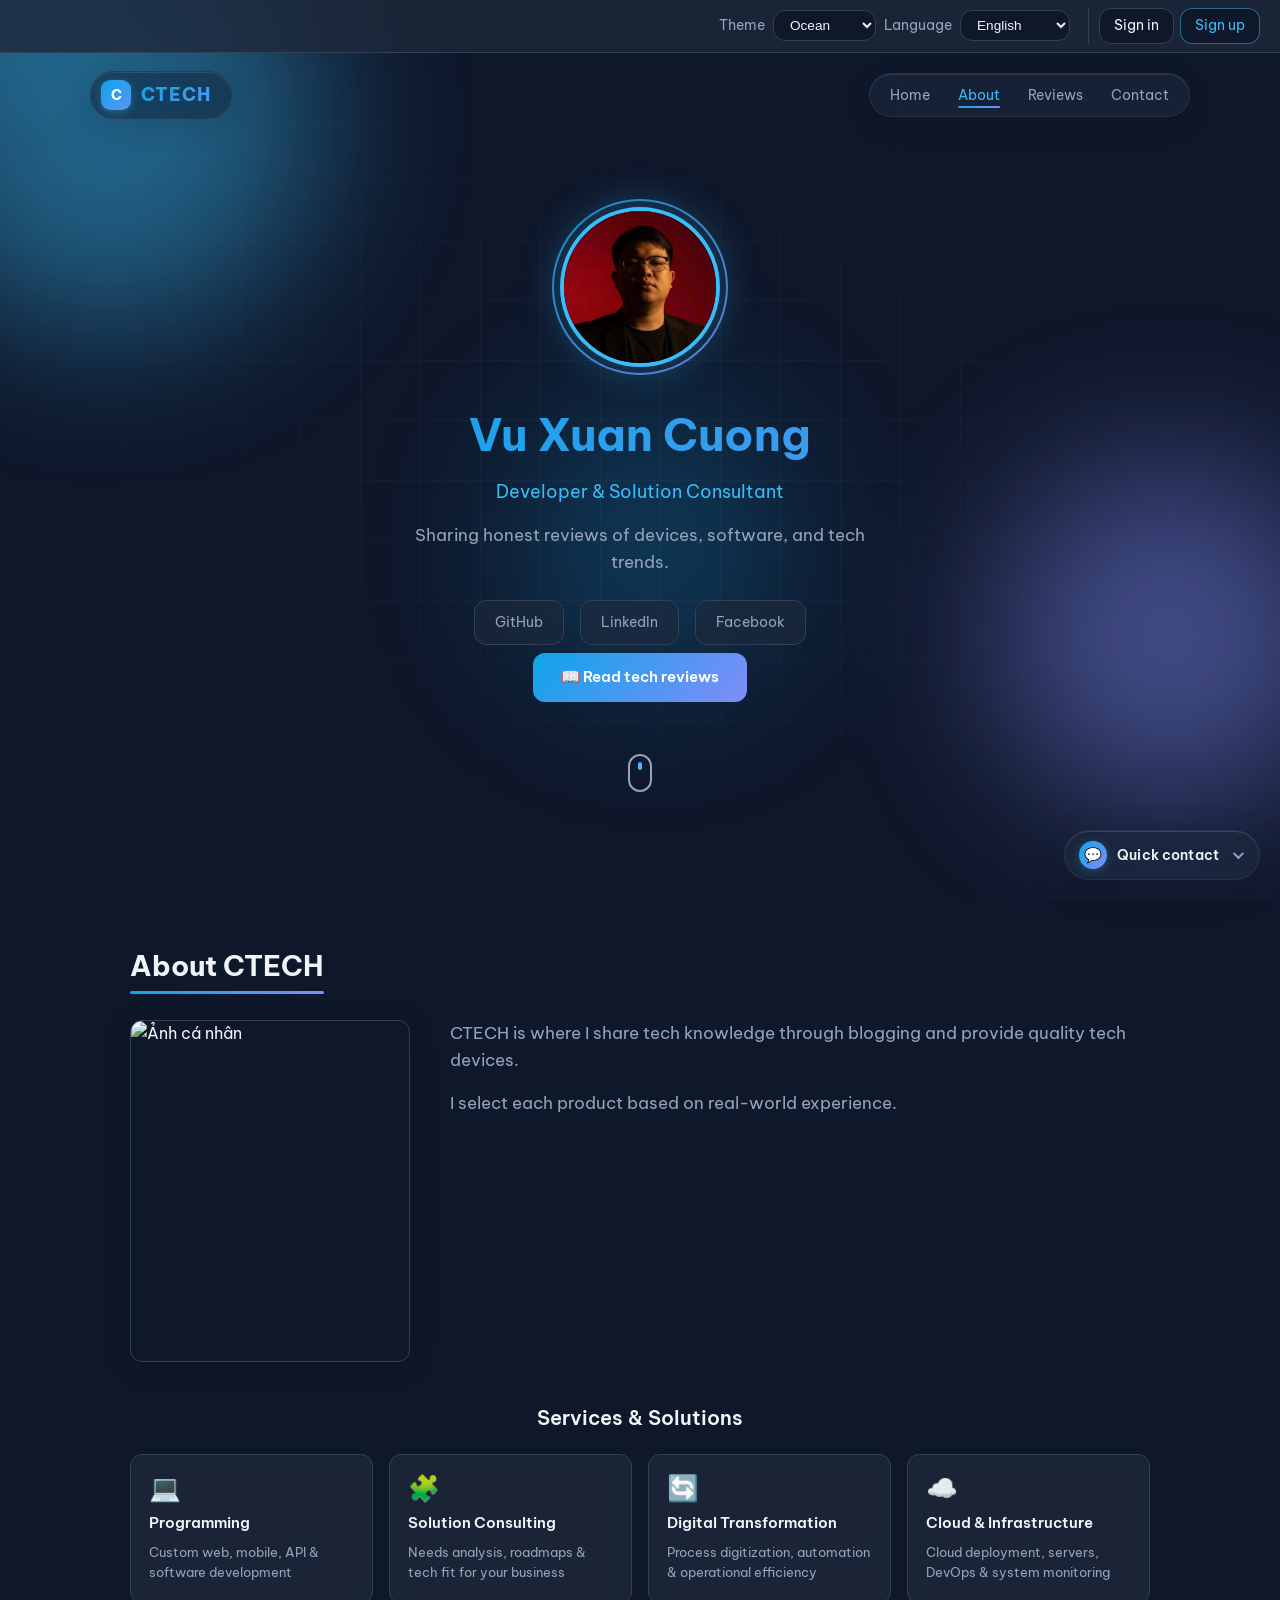
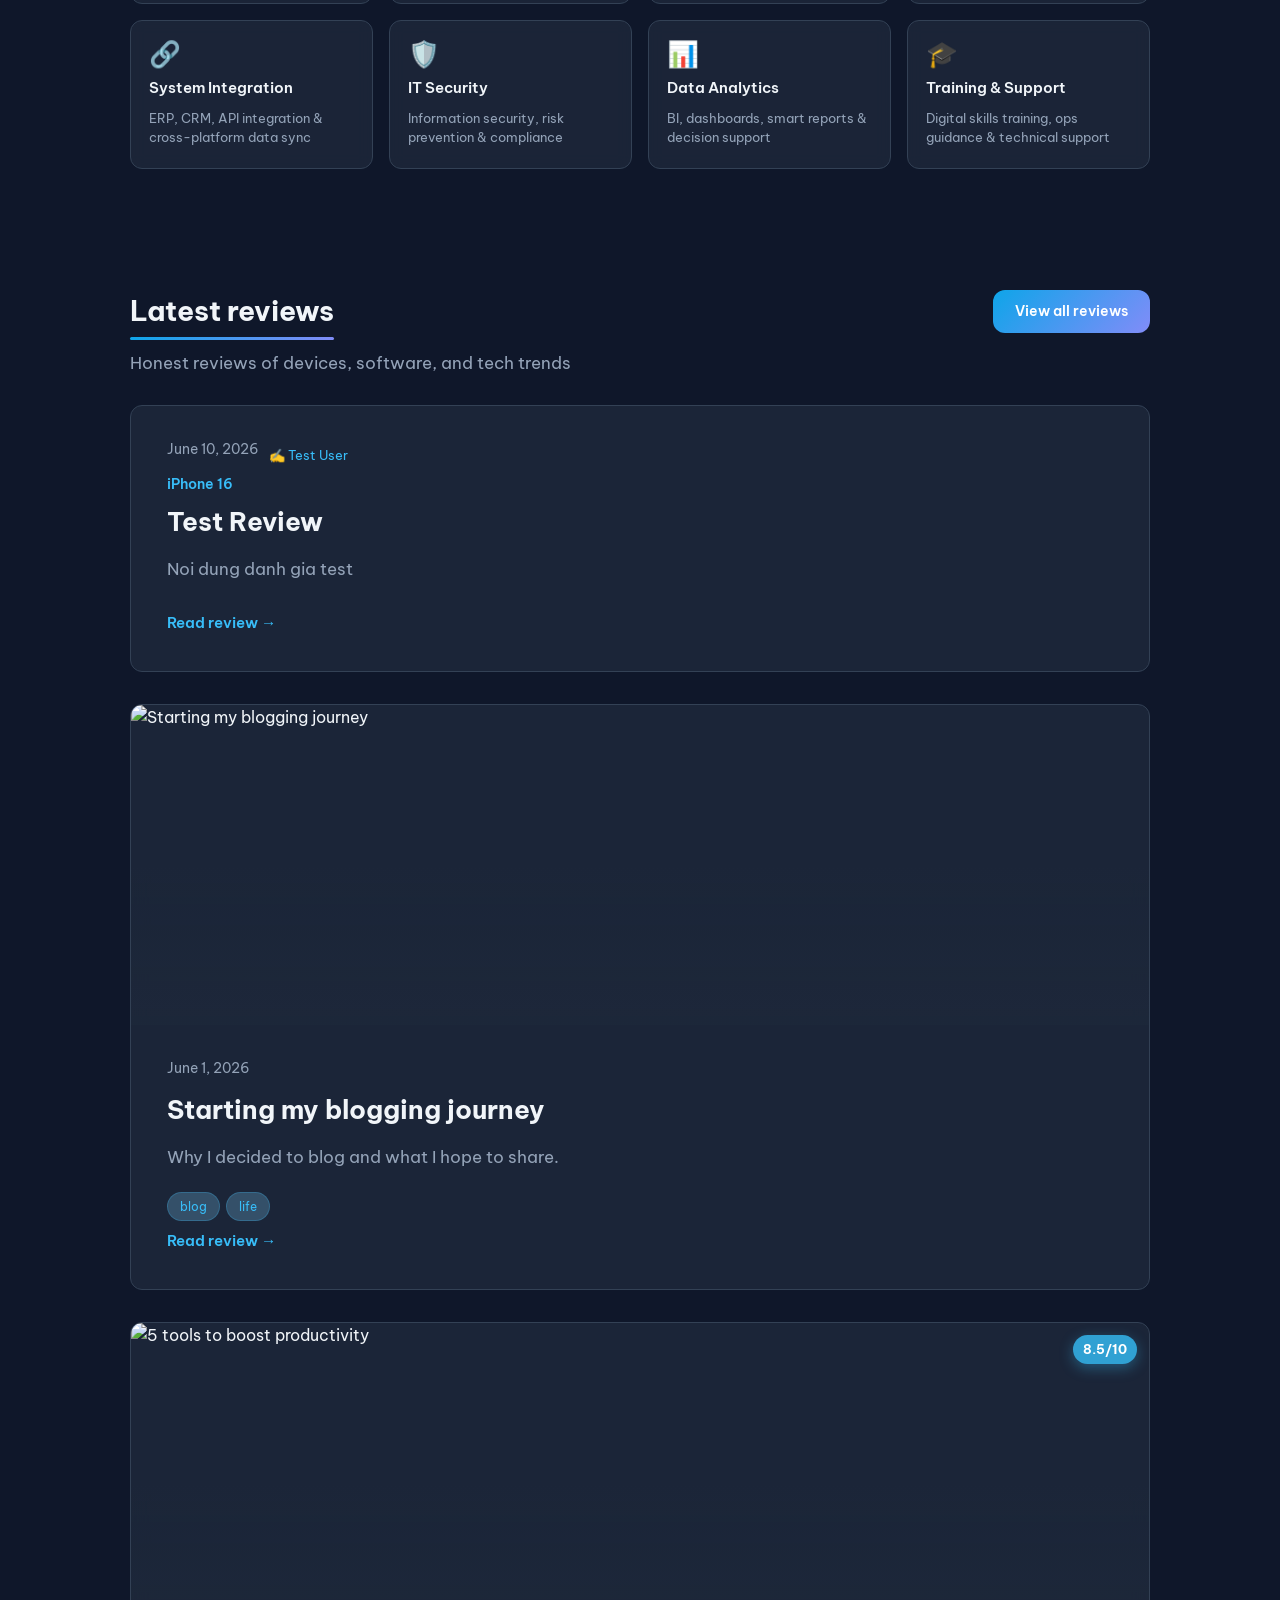
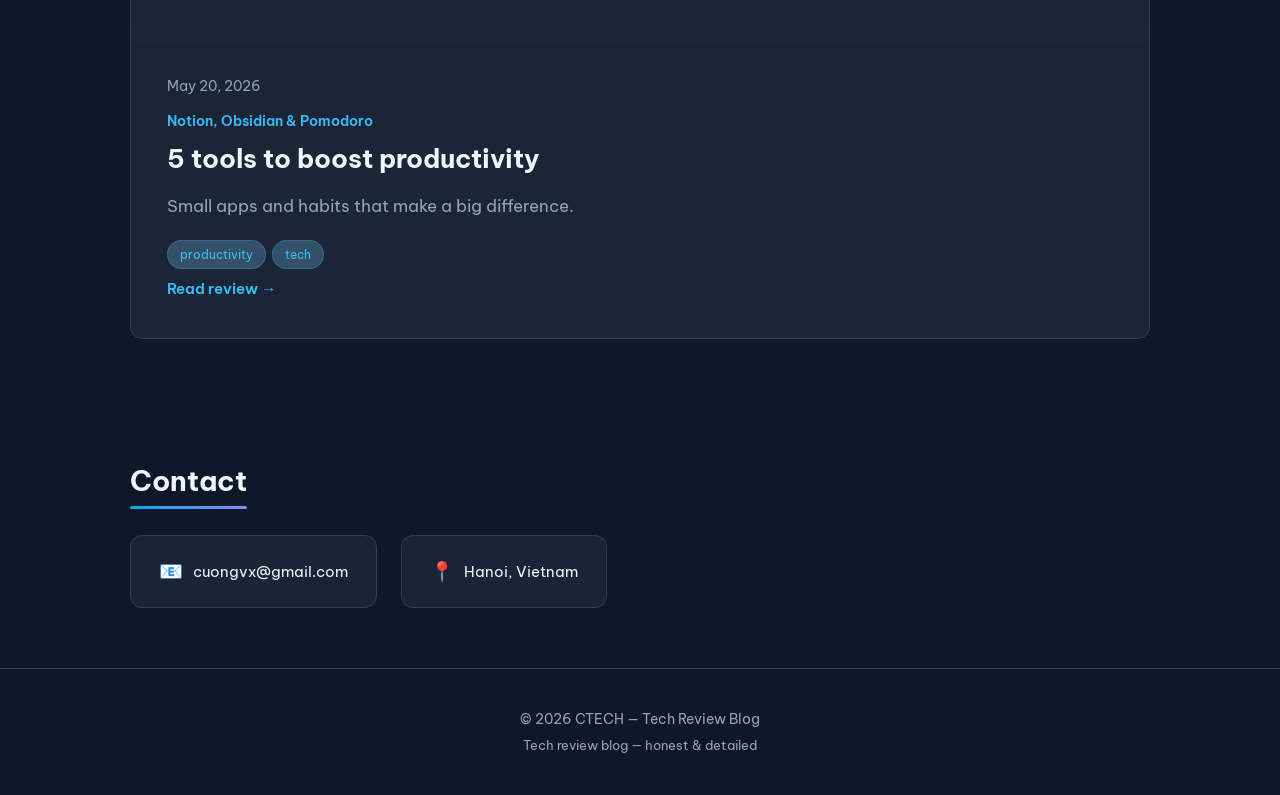
==== index.html @ deddf00c "chore: initial commit - CTECH personal blog (static Vercel + local server)" ====
<!DOCTYPE html>
<html lang="vi">
<head>
  <meta charset="UTF-8">
  <meta name="viewport" content="width=device-width, initial-scale=1.0, viewport-fit=cover">
  <title>CTECH — Đánh giá Công nghệ</title>
  <link rel="icon" href="assets/favicon.svg?v=2" type="image/svg+xml">
  <link rel="apple-touch-icon" href="assets/favicon.svg?v=2">
  <link rel="preconnect" href="https://fonts.googleapis.com">
  <link rel="preconnect" href="https://fonts.gstatic.com" crossorigin>
  <link rel="stylesheet" href="css/style.css">
  <script src="js/theme-bootstrap.js"></script>
</head>
<body>
  <div id="static-banner" style="display:none; background:#1e293b; color:#bae6fd; font-size:13px; padding:8px 12px; text-align:center; border-bottom:1px solid #334155;">
    📌 Đây là phiên bản tĩnh trên Vercel (public demo). 
    Để chỉnh sửa bài, quản lý admin, bình luận &amp; upload đầy đủ → chạy local: <b>start.bat</b> (http://localhost:8080)
    <a href="#" onclick="document.getElementById('static-banner').style.display='none';return false;" style="margin-left:8px; color:#67e8f9;">Đã hiểu</a>
  </div>
  <script>
    // Show static banner on Vercel / static hosts
    try {
      if (location.hostname.includes('vercel.app') || location.hostname.includes('vercel.com')) {
        var b = document.getElementById('static-banner');
        if (b) b.style.display = 'block';
      }
    } catch(e){}
  </script>
  <div class="scroll-progress" id="scroll-progress"></div>

  <div class="bg-effects" aria-hidden="true">
    <div class="orb orb-1"></div>
    <div class="orb orb-2"></div>
    <div class="orb orb-3"></div>
    <div class="grid-overlay"></div>
  </div>

  <div class="cursor-glow" id="cursor-glow" aria-hidden="true"></div>

  <div class="toolbar" id="toolbar">
    <div class="toolbar-right">
      <label class="theme-label" data-i18n="toolbar.theme">Giao diện</label>
      <select id="theme-select" class="theme-select"></select>
      <label class="theme-label" data-i18n="toolbar.lang">Ngôn ngữ</label>
      <select id="lang-select" class="lang-select"></select>
      <div id="user-toolbar" class="user-toolbar"></div>
    </div>
  </div>

  <nav class="nav" id="nav">
    <a href="index.html" class="logo">
      <span class="logo-mark" aria-hidden="true">C</span>
      <span class="logo-text" data-field="site.title">CTECH</span>
    </a>
    <ul class="nav-links">
      <li><a href="#home" class="nav-link active" data-i18n="nav.home">Trang chủ</a></li>
      <li><a href="#about" class="nav-link" data-i18n="nav.about">Giới thiệu</a></li>
      <li><a href="posts.html" class="nav-link" data-i18n="nav.blog">Đánh giá</a></li>
      <li><a href="#contact" class="nav-link" data-i18n="nav.contact">Liên hệ</a></li>
    </ul>
  </nav>

  <header class="header">
    <div class="hero-cover" id="hero-cover"></div>
    <div class="hero" id="home">
      <div class="hero-avatar reveal-up" id="avatar-wrapper">
        <div class="avatar-ring"></div>
        <img src="" alt="Avatar" id="avatar">
      </div>
      <h1 class="hero-name reveal-up" data-field="profile.name">Tên của bạn</h1>
      <p class="hero-title reveal-up" data-field="profile.title">Chức danh</p>
      <p class="hero-bio reveal-up" data-field="profile.bio">Giới thiệu ngắn</p>
      <div class="hero-social reveal-up" id="social-links"></div>
      <div class="hero-cta reveal-up">
        <a href="posts.html" class="cta-primary">📖 <span data-i18n="hero.cta.blog">Đọc đánh giá công nghệ</span></a>
      </div>
      <a href="#about" class="scroll-indicator" aria-label="Cuộn xuống">
        <span class="scroll-dot"></span>
      </a>
    </div>
  </header>

  <main>
    <section class="section reveal" id="about">
      <h2 class="section-title" data-field="about.heading">Về tôi</h2>
      <div class="about-layout">
        <div class="about-photo-wrap reveal-left" id="about-photo-wrap">
          <img src="" alt="Ảnh cá nhân" id="about-photo" class="about-photo">
          <div class="photo-shine"></div>
        </div>
        <div class="about-text reveal-right">
          <div class="about-content" id="about-paragraphs"></div>
        </div>
      </div>
      <h3 class="services-heading reveal-up" data-i18n="section.services">Lĩnh vực &amp; Dịch vụ</h3>
      <div class="services" id="services"></div>
    </section>

    <section class="section reveal" id="posts-preview-section">
      <div class="section-header">
        <h2 class="section-title" data-i18n="section.latestBlog">Đánh giá mới nhất</h2>
        <a href="posts.html" class="btn-view-all" data-i18n="section.viewAllPosts">Xem tất cả bài đánh giá →</a>
      </div>
      <p class="section-desc" data-field="blog.tagline">Đánh giá khách quan về thiết bị và công nghệ</p>
      <div class="posts-grid posts-grid-preview" id="posts-preview"></div>
    </section>

    <section class="section reveal" id="contact">
      <h2 class="section-title" data-i18n="section.contact">Liên hệ</h2>
      <div class="contact-info">
        <div class="contact-item reveal-scale">
          <span class="contact-icon">📧</span>
          <span data-field="profile.email">email@example.com</span>
        </div>
        <div class="contact-item reveal-scale">
          <span class="contact-icon">📍</span>
          <span data-field="profile.location">Địa điểm</span>
        </div>
      </div>
    </section>
  </main>

  <footer class="footer">
    <p data-field="site.footer">© 2026 Blog Cá Nhân</p>
    <p class="footer-tagline" data-field="site.tagline">Tagline</p>
  </footer>

  <div class="toast hidden" id="toast"></div>

  <script src="js/modal.js"></script>
  <script src="js/effects.js"></script>
  <script src="js/i18n.js"></script>
  <script src="js/core.js"></script>
  <script src="js/user-auth.js"></script>
  <script src="js/contact-bubble.js"></script>
  <script src="js/home.js"></script>
</body>
</html>
---- css/style.css ----
@import url('https://fonts.googleapis.com/css2?family=Be+Vietnam+Pro:ital,wght@0,300;0,400;0,500;0,600;0,700;1,400&display=swap');

*, *::before, *::after { box-sizing: border-box; margin: 0; padding: 0; }

:root {
  --bg: #0f172a;
  --bg-card: #1e293b;
  --bg-hover: #334155;
  --text: #f1f5f9;
  --text-muted: #94a3b8;
  --primary: #38bdf8;
  --primary-hover: #0ea5e9;
  --accent: #818cf8;
  --border: #334155;
  --gradient: linear-gradient(135deg, #0ea5e9 0%, #818cf8 100%);
  --font: 'Be Vietnam Pro', system-ui, -apple-system, BlinkMacSystemFont, 'Segoe UI', Roboto, 'Helvetica Neue', Arial, 'Noto Sans SC', 'Noto Sans KR', 'Noto Sans JP', 'Microsoft YaHei', 'Malgun Gothic', 'Yu Gothic', 'PingFang SC', sans-serif;
  --radius: 12px;
  --shadow: 0 4px 24px rgba(0,0,0,.25);
}

html { scroll-behavior: smooth; }

body {
  font-family: var(--font);
  background: var(--bg);
  color: var(--text);
  line-height: 1.6;
  min-height: 100vh;
  overflow-x: hidden;
}

/* Background effects */
.bg-effects {
  position: fixed;
  inset: 0;
  z-index: 0;
  pointer-events: none;
  overflow: hidden;
}

.orb {
  position: absolute;
  border-radius: 50%;
  filter: blur(80px);
  opacity: .45;
  animation: floatOrb 18s ease-in-out infinite;
}

.orb-1 {
  width: 420px; height: 420px;
  background: var(--primary);
  top: -10%; left: -8%;
  animation-delay: 0s;
}

.orb-2 {
  width: 350px; height: 350px;
  background: var(--accent);
  bottom: 10%; right: -5%;
  animation-delay: -6s;
}

.orb-3 {
  width: 280px; height: 280px;
  background: var(--primary-hover);
  top: 45%; left: 40%;
  animation-delay: -12s;
  opacity: .25;
}

.grid-overlay {
  position: absolute;
  inset: 0;
  background-image:
    linear-gradient(rgba(255,255,255,.03) 1px, transparent 1px),
    linear-gradient(90deg, rgba(255,255,255,.03) 1px, transparent 1px);
  background-size: 60px 60px;
  mask-image: radial-gradient(ellipse at center, black 20%, transparent 75%);
  -webkit-mask-image: radial-gradient(ellipse at center, black 20%, transparent 75%);
}

.cursor-glow {
  position: fixed;
  width: 300px;
  height: 300px;
  border-radius: 50%;
  background: radial-gradient(circle, color-mix(in srgb, var(--primary) 18%, transparent) 0%, transparent 70%);
  pointer-events: none;
  z-index: 0;
  top: 0; left: 0;
  transition: opacity .3s;
}

.scroll-progress {
  position: fixed;
  top: 0; left: 0;
  height: 3px;
  width: 0%;
  background: var(--gradient);
  z-index: 1001;
  box-shadow: 0 0 12px color-mix(in srgb, var(--primary) 60%, transparent);
  transition: width .1s linear;
}

header, main, footer, .toolbar, .edit-banner, .modal, .toast {
  position: relative;
  z-index: 1;
}

.hidden { display: none !important; }

body.modal-active { overflow: hidden; }

/* Toolbar */
.toolbar {
  position: fixed;
  top: 0; left: 0; right: 0;
  z-index: 1000;
  display: flex;
  justify-content: space-between;
  align-items: center;
  flex-wrap: nowrap;
  padding: 8px 20px;
  padding-top: calc(8px + var(--safe-top));
  background: color-mix(in srgb, var(--bg-card) 80%, transparent);
  border-bottom: 1px solid var(--border);
  backdrop-filter: blur(16px);
  transition: background .3s, box-shadow .3s;
}

.toolbar-left, .toolbar-right {
  display: flex;
  align-items: center;
  gap: 8px;
}

.toolbar .toolbar-right {
  margin-left: auto;
}

.toolbar-right .user-toolbar {
  margin-left: 10px;
  padding-left: 10px;
  border-left: 1px solid var(--border);
}

.toolbar-btn {
  display: flex;
  align-items: center;
  gap: 6px;
  padding: 6px 14px;
  border: 1px solid var(--border);
  border-radius: var(--radius);
  background: var(--bg);
  color: var(--text);
  cursor: pointer;
  font-size: .85rem;
  transition: all .2s;
}

.toolbar-btn:hover {
  background: var(--bg-hover);
  border-color: var(--primary);
  transform: translateY(-1px);
  box-shadow: 0 4px 12px color-mix(in srgb, var(--primary) 25%, transparent);
}
.toolbar-btn.active { background: var(--primary); color: #fff; border-color: var(--primary); }

.toolbar-link {
  text-decoration: none;
  color: inherit;
}

.lang-select { min-width: 110px; }

.theme-label { font-size: .85rem; color: var(--text-muted); }

.theme-select, .lang-select {
  padding: 6px 12px;
  border: 1px solid var(--border);
  border-radius: var(--radius);
  background: var(--bg);
  color: var(--text);
  font-size: .85rem;
  cursor: pointer;
}

/* Edit banner */
.edit-banner {
  position: fixed;
  top: var(--toolbar-h); left: 0; right: 0;
  z-index: 999;
  padding: 8px;
  text-align: center;
  background: var(--primary);
  color: #fff;
  font-size: .85rem;
  font-weight: 500;
}

/* Header */
:root {
  --safe-top: env(safe-area-inset-top, 0px);
  --toolbar-h: calc(48px + var(--safe-top));
  --nav-float-gap: 18px;
  --nav-h: 52px;
}

.header {
  padding-top: calc(var(--toolbar-h) + var(--nav-float-gap) + var(--nav-h) + 24px);
  position: relative;
}

.hero-cover {
  position: absolute;
  top: var(--toolbar-h);
  left: 0;
  right: 0;
  height: 320px;
  background-size: cover;
  background-position: center;
  opacity: .4;
  mask-image: linear-gradient(to bottom, rgba(0,0,0,.9) 0%, transparent 100%);
  -webkit-mask-image: linear-gradient(to bottom, rgba(0,0,0,.9) 0%, transparent 100%);
  pointer-events: none;
  transition: transform .1s linear;
  will-change: transform;
}

.editing .hero-cover {
  pointer-events: auto;
  cursor: pointer;
  outline: 2px dashed var(--primary);
  outline-offset: -4px;
}

.header .hero { position: relative; z-index: 1; }

.nav {
  --nav-top: calc(var(--toolbar-h) + var(--nav-float-gap));
  position: fixed !important;
  top: var(--nav-top);
  left: 20px;
  right: 20px;
  z-index: 950;
  display: flex;
  justify-content: center;
  align-items: center;
  gap: 14px;
  padding: 0;
  max-width: 1100px;
  margin: 0 auto;
  background: transparent;
  border: none;
  box-shadow: none;
  backdrop-filter: none;
  -webkit-backdrop-filter: none;
  pointer-events: none;
  transition:
    top 0.45s cubic-bezier(0.32, 0.72, 0, 1),
    gap 0.45s cubic-bezier(0.32, 0.72, 0, 1),
    transform 0.45s cubic-bezier(0.32, 0.72, 0, 1);
}

.nav > .logo,
.nav > .nav-links {
  pointer-events: auto;
  background: color-mix(in srgb, var(--bg-card) 62%, transparent);
  backdrop-filter: blur(20px) saturate(1.6);
  -webkit-backdrop-filter: blur(20px) saturate(1.6);
  border: 1px solid color-mix(in srgb, var(--border) 50%, transparent);
  box-shadow:
    0 8px 28px color-mix(in srgb, #000 12%, transparent),
    0 1px 0 color-mix(in srgb, #fff 10%, transparent) inset;
  transition:
    padding 0.45s cubic-bezier(0.32, 0.72, 0, 1),
    border-radius 0.45s cubic-bezier(0.32, 0.72, 0, 1),
    background 0.45s cubic-bezier(0.32, 0.72, 0, 1),
    box-shadow 0.45s cubic-bezier(0.32, 0.72, 0, 1),
    transform 0.45s cubic-bezier(0.32, 0.72, 0, 1);
}

.nav > .logo {
  display: inline-flex;
  align-items: center;
  gap: 10px;
  padding: 8px 20px 8px 10px;
  border-radius: 999px;
  margin-right: auto;
  color: var(--text);
  -webkit-text-fill-color: currentColor;
  background-clip: border-box;
  -webkit-background-clip: border-box;
  animation: none;
}

.logo-mark {
  display: grid;
  place-items: center;
  width: 30px;
  height: 30px;
  border-radius: 9px;
  background: var(--gradient);
  background-size: 200% auto;
  font-size: .88rem;
  font-weight: 800;
  color: #fff;
  -webkit-text-fill-color: #fff;
  flex-shrink: 0;
  box-shadow: 0 2px 10px color-mix(in srgb, var(--primary) 35%, transparent);
  animation: shimmerText 4s linear infinite;
}

.logo-text {
  font-size: 1.1rem;
  font-weight: 800;
  letter-spacing: 0.06em;
  background: var(--gradient);
  background-size: 200% auto;
  -webkit-background-clip: text;
  -webkit-text-fill-color: transparent;
  background-clip: text;
  animation: shimmerText 4s linear infinite;
}

.nav.nav-glass > .logo .logo-mark {
  width: 26px;
  height: 26px;
  font-size: .78rem;
  border-radius: 7px;
}

.nav.nav-glass > .logo .logo-text {
  font-size: .95rem;
}

.nav > .nav-links {
  padding: 8px 20px;
  border-radius: 999px;
}

.nav.nav-glass {
  --nav-top: calc(var(--toolbar-h) + 14px);
  left: 50%;
  right: auto;
  transform: translateX(-50%);
  width: max-content;
  max-width: min(calc(100% - 32px), 760px);
  gap: 10px;
}

.nav.nav-glass > .logo {
  padding: 6px 14px 6px 8px;
  margin-right: 0;
  gap: 8px;
}

.nav.nav-glass > .nav-links {
  padding: 6px 14px;
}

.nav.nav-glass > .logo,
.nav.nav-glass > .nav-links {
  background: color-mix(in srgb, var(--bg-card) 72%, transparent);
  backdrop-filter: blur(28px) saturate(1.85);
  -webkit-backdrop-filter: blur(28px) saturate(1.85);
  box-shadow:
    0 10px 36px color-mix(in srgb, #000 16%, transparent),
    0 1px 0 color-mix(in srgb, #fff 14%, transparent) inset;
}

.logo {
  font-size: 1.25rem;
  font-weight: 700;
  flex-shrink: 0;
  background: var(--gradient);
  background-size: 200% auto;
  -webkit-background-clip: text;
  -webkit-text-fill-color: transparent;
  background-clip: text;
  text-decoration: none;
  animation: shimmerText 4s linear infinite;
  transition: font-size 0.45s cubic-bezier(0.32, 0.72, 0, 1);
}

.nav.nav-glass .logo {
  font-size: 1.05rem;
}

.nav-links {
  display: flex;
  list-style: none;
  gap: 28px;
  margin: 0;
  padding: 0;
  transition: gap 0.45s cubic-bezier(0.32, 0.72, 0, 1);
}

.nav.nav-glass .nav-links {
  gap: 14px;
}

.nav-links a {
  color: var(--text-muted);
  text-decoration: none;
  font-size: .9rem;
  white-space: nowrap;
  transition: color 0.25s, font-size 0.45s cubic-bezier(0.32, 0.72, 0, 1);
  position: relative;
  padding: 4px 0;
}

.nav.nav-glass .nav-links a {
  font-size: .82rem;
  padding: 2px 0;
}

.nav-links a::after {
  content: '';
  position: absolute;
  bottom: 0; left: 0;
  width: 0; height: 2px;
  background: var(--gradient);
  border-radius: 2px;
  transition: width .3s cubic-bezier(.4, 0, .2, 1);
}

.nav-links a:hover,
.nav-links a.active { color: var(--primary); }

.nav-links a:hover::after,
.nav-links a.active::after { width: 100%; }

/* Hero */
.hero {
  text-align: center;
  padding: 60px 20px 80px;
  max-width: 700px;
  margin: 0 auto;
}

.hero-avatar {
  position: relative;
  display: inline-block;
  margin-bottom: 24px;
  transition: transform .1s linear;
}

.avatar-ring {
  position: absolute;
  inset: -8px;
  border-radius: 50%;
  border: 2px solid transparent;
  background: linear-gradient(var(--bg), var(--bg)) padding-box,
              var(--gradient) border-box;
  animation: spinRing 6s linear infinite;
  opacity: .8;
}

.hero-avatar img {
  position: relative;
  width: 160px;
  height: 160px;
  border-radius: 50%;
  border: 4px solid var(--primary);
  object-fit: cover;
  box-shadow: 0 0 40px color-mix(in srgb, var(--primary) 35%, transparent);
  display: block;
  transition: transform .4s cubic-bezier(.4, 0, .2, 1), box-shadow .4s;
}

.hero-avatar:hover img {
  transform: scale(1.05);
  box-shadow: 0 0 60px color-mix(in srgb, var(--primary) 50%, transparent);
}

.avatar-change,
.photo-change {
  position: absolute;
  bottom: 4px;
  left: 50%;
  transform: translateX(-50%);
  padding: 4px 12px;
  font-size: .75rem;
  background: var(--primary);
  color: #fff;
  border: none;
  border-radius: 20px;
  cursor: pointer;
  white-space: nowrap;
  box-shadow: var(--shadow);
}

.photo-change { bottom: 12px; }

.avatar-change:hover,
.photo-change:hover { background: var(--primary-hover); }

.hero-name {
  font-size: 2.8rem;
  font-weight: 700;
  margin-bottom: 8px;
  background: var(--gradient);
  background-size: 200% auto;
  -webkit-background-clip: text;
  -webkit-text-fill-color: transparent;
  background-clip: text;
  animation: shimmerText 5s linear infinite;
}

.hero-title {
  font-size: 1.1rem;
  color: var(--primary);
  margin-bottom: 16px;
}

.hero-bio {
  color: var(--text-muted);
  font-size: 1.05rem;
  max-width: 500px;
  margin: 0 auto 24px;
}

.hero-social {
  display: flex;
  justify-content: center;
  gap: 16px;
}

.hero-social a,
.social-btn {
  color: var(--text-muted);
  text-decoration: none;
  font-size: .9rem;
  padding: 10px 20px;
  border: 1px solid var(--border);
  border-radius: var(--radius);
  transition: all .3s cubic-bezier(.4, 0, .2, 1);
  background: color-mix(in srgb, var(--bg-card) 60%, transparent);
  backdrop-filter: blur(8px);
}

.hero-social a:hover,
.social-btn:hover {
  color: #fff;
  border-color: transparent;
  background: var(--gradient);
  transform: translateY(-3px);
  box-shadow: 0 8px 24px color-mix(in srgb, var(--primary) 35%, transparent);
}

.scroll-indicator {
  display: inline-flex;
  margin-top: 40px;
  padding: 12px;
  animation: bounceDown 2s ease-in-out infinite;
}

.scroll-dot {
  width: 24px;
  height: 38px;
  border: 2px solid var(--text-muted);
  border-radius: 14px;
  position: relative;
}

.scroll-dot::after {
  content: '';
  position: absolute;
  top: 6px; left: 50%;
  transform: translateX(-50%);
  width: 4px; height: 8px;
  background: var(--primary);
  border-radius: 2px;
  animation: scrollWheel 2s ease-in-out infinite;
}

/* Sections */
.section {
  max-width: 1100px;
  margin: 0 auto;
  padding: 60px 40px;
}

.section-title {
  font-size: 1.75rem;
  margin-bottom: 32px;
  position: relative;
  display: inline-block;
}

.section-title::after {
  content: '';
  position: absolute;
  bottom: -6px;
  left: 0;
  width: 40px;
  height: 3px;
  background: var(--gradient);
  border-radius: 2px;
  transition: width .5s cubic-bezier(.4, 0, .2, 1);
}

.reveal.is-visible .section-title::after,
.section:target .section-title::after {
  width: 100%;
}

.section-header {
  display: flex;
  justify-content: space-between;
  align-items: center;
  margin-bottom: 32px;
}

.section-header .section-title { margin-bottom: 0; }

.section-desc {
  color: var(--text-muted);
  font-size: 1.05rem;
  margin: -16px 0 28px;
}

/* About */
.about-layout {
  display: grid;
  grid-template-columns: 280px 1fr;
  gap: 40px;
  align-items: start;
  margin-bottom: 16px;
}

.about-photo-wrap {
  position: relative;
  border-radius: var(--radius);
  overflow: hidden;
  border: 1px solid var(--border);
  box-shadow: var(--shadow);
  transition: transform .4s cubic-bezier(.4, 0, .2, 1), box-shadow .4s;
}

.about-photo-wrap:hover {
  transform: translateY(-6px) scale(1.02);
  box-shadow: 0 16px 48px color-mix(in srgb, var(--primary) 20%, transparent);
}

.about-photo {
  width: 100%;
  height: 340px;
  object-fit: cover;
  display: block;
  transition: transform .6s cubic-bezier(.4, 0, .2, 1);
}

.about-photo-wrap:hover .about-photo { transform: scale(1.08); }

.photo-shine {
  position: absolute;
  inset: 0;
  background: linear-gradient(105deg, transparent 40%, rgba(255,255,255,.15) 50%, transparent 60%);
  transform: translateX(-100%);
  transition: transform .6s;
  pointer-events: none;
}

.about-photo-wrap:hover .photo-shine { transform: translateX(100%); }

.about-content p {
  color: var(--text-muted);
  margin-bottom: 16px;
  font-size: 1.05rem;
}

.services-heading {
  margin-top: 40px;
  margin-bottom: 20px;
  font-size: 1.25rem;
  font-weight: 600;
  color: var(--text);
  text-align: center;
}

.services {
  display: grid;
  grid-template-columns: repeat(auto-fill, minmax(220px, 1fr));
  gap: 16px;
}

.service-item {
  background: color-mix(in srgb, var(--bg-card) 80%, transparent);
  border: 1px solid var(--border);
  border-radius: var(--radius);
  padding: 20px 18px;
  backdrop-filter: blur(8px);
  transition: transform .3s, border-color .3s, box-shadow .3s;
}

.service-item:hover {
  transform: translateY(-4px);
  border-color: var(--primary);
  box-shadow: 0 8px 24px color-mix(in srgb, var(--primary) 15%, transparent);
}

.service-icon {
  display: block;
  font-size: 1.6rem;
  margin-bottom: 10px;
  line-height: 1;
}

.service-name {
  font-weight: 600;
  margin-bottom: 8px;
  font-size: .95rem;
  color: var(--text);
}

.service-desc {
  font-size: .82rem;
  line-height: 1.5;
  color: var(--text-muted);
}

/* Posts */
.posts-grid {
  display: grid;
  grid-template-columns: repeat(auto-fill, minmax(320px, 1fr));
  gap: 24px;
}

.post-card {
  background: color-mix(in srgb, var(--bg-card) 85%, transparent);
  border: 1px solid var(--border);
  border-radius: var(--radius);
  overflow: hidden;
  cursor: pointer;
  transition: transform .4s cubic-bezier(.4, 0, .2, 1), border-color .3s, box-shadow .4s;
  position: relative;
  display: flex;
  flex-direction: column;
  backdrop-filter: blur(10px);
  will-change: transform;
}

.post-card:hover {
  border-color: var(--primary);
  box-shadow: 0 20px 50px color-mix(in srgb, var(--primary) 20%, transparent);
}

.post-image-wrap {
  overflow: hidden;
  position: relative;
}

.post-card-image {
  width: 100%;
  height: 200px;
  object-fit: cover;
  display: block;
  transition: transform .6s cubic-bezier(.4, 0, .2, 1);
}

.post-card:hover .post-card-image { transform: scale(1.1); }

.post-image-overlay {
  position: absolute;
  inset: 0;
  background: linear-gradient(to top, var(--bg-card) 0%, transparent 50%);
  opacity: .6;
  transition: opacity .3s;
}

.post-card:hover .post-image-overlay { opacity: .3; }

.post-card-body {
  padding: 24px;
  flex: 1;
  display: flex;
  flex-direction: column;
}

.post-date {
  font-size: .8rem;
  color: var(--text-muted);
  margin-bottom: 8px;
}

.post-card h3 {
  font-size: 1.15rem;
  margin-bottom: 10px;
  line-height: 1.4;
}

.post-excerpt {
  color: var(--text-muted);
  font-size: .9rem;
  margin-bottom: 16px;
  flex: 1;
}

.post-tags {
  display: flex;
  flex-wrap: wrap;
  gap: 6px;
}

.tag {
  font-size: .75rem;
  padding: 4px 12px;
  background: color-mix(in srgb, var(--primary) 12%, var(--bg-hover));
  color: var(--primary);
  border-radius: 20px;
  border: 1px solid color-mix(in srgb, var(--primary) 25%, transparent);
  transition: transform .2s, background .2s;
}

.post-card:hover .tag {
  transform: translateY(-2px);
}

.post-edit-btn {
  position: absolute;
  top: 12px;
  right: 12px;
  background: var(--bg);
  border: 1px solid var(--border);
  border-radius: 6px;
  padding: 4px 8px;
  cursor: pointer;
  font-size: .8rem;
  color: var(--text-muted);
}

.post-edit-btn:hover { color: var(--primary); border-color: var(--primary); }

/* Contact */
.contact-info {
  display: flex;
  flex-wrap: wrap;
  gap: 24px;
}

.contact-item {
  display: flex;
  align-items: center;
  gap: 10px;
  padding: 20px 28px;
  background: color-mix(in srgb, var(--bg-card) 80%, transparent);
  border: 1px solid var(--border);
  border-radius: var(--radius);
  font-size: .95rem;
  backdrop-filter: blur(10px);
  transition: transform .3s, border-color .3s, box-shadow .3s;
}

.contact-item:hover {
  transform: translateY(-4px) scale(1.02);
  border-color: var(--primary);
  box-shadow: 0 12px 32px color-mix(in srgb, var(--primary) 18%, transparent);
}

.contact-icon {
  font-size: 1.2rem;
  transition: transform .3s;
}

.contact-item:hover .contact-icon {
  transform: scale(1.2) rotate(-5deg);
}

/* Footer */
.footer {
  text-align: center;
  padding: 40px 20px;
  border-top: 1px solid var(--border);
  color: var(--text-muted);
  font-size: .85rem;
}

.footer-tagline { margin-top: 4px; font-size: .8rem; }

/* Buttons */
.btn-add, .btn-primary, .btn-secondary, .btn-danger {
  padding: 8px 18px;
  border-radius: var(--radius);
  border: none;
  cursor: pointer;
  font-size: .85rem;
  transition: all .2s;
}

.btn-add {
  background: var(--primary);
  color: #fff;
}

.btn-add:hover { background: var(--primary-hover); }

.btn-primary {
  background: var(--primary);
  color: #fff;
}

.btn-primary:hover { background: var(--primary-hover); }

.btn-secondary {
  background: var(--bg-hover);
  color: var(--text);
  border: 1px solid var(--border);
}

.btn-danger {
  background: #ef4444;
  color: #fff;
}

/* Modal */
.modal {
  position: fixed;
  inset: 0;
  z-index: 2000;
  display: flex;
  align-items: center;
  justify-content: center;
}

.modal.hidden {
  pointer-events: none !important;
  visibility: hidden !important;
}

.modal-backdrop {
  position: absolute;
  inset: 0;
  z-index: 0;
  background: rgba(0,0,0,.6);
  backdrop-filter: blur(4px);
  opacity: 0;
  transition: opacity .35s ease;
}

.modal-backdrop.modal-backdrop-in { opacity: 1; }

.modal-content {
  position: relative;
  z-index: 1;
  background: color-mix(in srgb, var(--bg-card) 95%, transparent);
  border: 1px solid var(--border);
  border-radius: var(--radius);
  padding: 40px;
  max-width: 700px;
  width: 90%;
  max-height: 80vh;
  overflow-y: auto;
  box-shadow: var(--shadow);
  opacity: 0;
  transform: translateY(30px) scale(.96);
  transition: opacity .35s ease, transform .35s cubic-bezier(.4, 0, .2, 1);
  backdrop-filter: blur(20px);
}

.modal-content.modal-content-in {
  opacity: 1;
  transform: translateY(0) scale(1);
}

.modal-close {
  position: absolute;
  top: 16px;
  right: 16px;
  z-index: 2;
  background: none;
  border: none;
  color: var(--text-muted);
  font-size: 1.2rem;
  cursor: pointer;
}

.modal-close:hover { color: var(--text); }

#modal-article .post-featured-image {
  width: 100%;
  max-height: 320px;
  object-fit: cover;
  border-radius: var(--radius);
  margin-bottom: 20px;
  animation: fadeZoomIn .6s cubic-bezier(.4, 0, .2, 1);
}

#modal-article h2 { font-size: 1.5rem; margin-bottom: 8px; }
#modal-article .post-meta { color: var(--text-muted); font-size: .85rem; margin-bottom: 20px; }
#modal-article .post-body { color: var(--text-muted); line-height: 1.8; white-space: pre-wrap; }
#modal-article .post-body p { margin-bottom: 12px; }

/* Image picker & upload */
.image-input-row {
  display: flex;
  gap: 8px;
  margin-top: 4px;
}

.image-input-row input[type="text"] { flex: 1; }

.image-preview {
  width: 100%;
  max-height: 160px;
  object-fit: cover;
  border-radius: var(--radius);
  margin-top: 10px;
  border: 1px solid var(--border);
}

.image-picker-divider {
  text-align: center;
  color: var(--text-muted);
  font-size: .85rem;
  margin: 12px 0;
}

.image-upload-btn { width: 100%; margin-bottom: 8px; }

.editing .hero-avatar img,
.editing .about-photo {
  outline: 2px dashed var(--primary);
  outline-offset: 4px;
  cursor: pointer;
}

/* Edit form */
.edit-form h3 { margin-bottom: 20px; }

.edit-form label {
  display: block;
  margin-bottom: 14px;
  font-size: .85rem;
  color: var(--text-muted);
}

.edit-form input,
.edit-form textarea {
  display: block;
  width: 100%;
  margin-top: 4px;
  padding: 10px 12px;
  background: var(--bg);
  border: 1px solid var(--border);
  border-radius: var(--radius);
  color: var(--text);
  font-family: var(--font);
  font-size: .9rem;
}

.edit-form input:focus,
.edit-form textarea:focus {
  outline: none;
  border-color: var(--primary);
}

.edit-actions {
  display: flex;
  justify-content: flex-end;
  gap: 10px;
  margin-top: 20px;
}

/* Editable fields */
.editing [data-field] {
  outline: 2px dashed var(--primary);
  outline-offset: 4px;
  cursor: text;
  border-radius: 4px;
  min-height: 1em;
}

.editing [data-field]:focus {
  outline: 2px solid var(--primary);
}

/* Toast */
.toast {
  position: fixed;
  bottom: 24px;
  right: 24px;
  z-index: 3000;
  padding: 12px 24px;
  background: var(--bg-card);
  border: 1px solid var(--primary);
  border-radius: var(--radius);
  color: var(--text);
  font-size: .9rem;
  box-shadow: var(--shadow);
  animation: slideIn .3s ease;
}

.toast.success { border-color: #22c55e; }
.toast.error { border-color: #ef4444; }

/* Contact island — dynamic island style (matches menubar glass pill) */
.contact-island {
  --island-ease: cubic-bezier(0.32, 0.72, 0, 1);
  position: fixed;
  bottom: 20px;
  right: 20px;
  left: auto;
  transform: none;
  z-index: 1900;
  width: max-content;
  max-width: min(calc(100vw - 32px), 320px);
  background: color-mix(in srgb, var(--bg-card) 72%, transparent);
  backdrop-filter: blur(28px) saturate(1.85);
  -webkit-backdrop-filter: blur(28px) saturate(1.85);
  border: 1px solid color-mix(in srgb, var(--border) 50%, transparent);
  border-radius: 999px;
  box-shadow:
    0 10px 36px color-mix(in srgb, #000 16%, transparent),
    0 1px 0 color-mix(in srgb, #fff 14%, transparent) inset;
  overflow: hidden;
  transition:
    border-radius 0.45s var(--island-ease),
    max-width 0.45s var(--island-ease),
    box-shadow 0.45s var(--island-ease),
    transform 0.45s var(--island-ease);
}

.contact-island:hover {
  box-shadow:
    0 14px 40px color-mix(in srgb, #000 18%, transparent),
    0 1px 0 color-mix(in srgb, #fff 16%, transparent) inset;
}

.contact-island--open {
  border-radius: 22px;
  max-width: min(calc(100vw - 24px), 300px);
}

.contact-island-bar {
  display: flex;
  align-items: center;
  gap: 10px;
  width: 100%;
  padding: 10px 18px 10px 14px;
  border: none;
  background: transparent;
  color: var(--text);
  cursor: pointer;
  font-family: inherit;
  font-size: .88rem;
  font-weight: 600;
  white-space: nowrap;
  transition: padding 0.45s var(--island-ease);
}

.contact-island--open .contact-island-bar {
  padding: 12px 16px 10px;
  border-bottom: 1px solid color-mix(in srgb, var(--border) 55%, transparent);
}

.contact-island-mark {
  display: grid;
  place-items: center;
  width: 28px;
  height: 28px;
  border-radius: 50%;
  background: var(--gradient);
  font-size: .9rem;
  line-height: 1;
  flex-shrink: 0;
  box-shadow: 0 2px 10px color-mix(in srgb, var(--primary) 30%, transparent);
}

.contact-island-label {
  flex: 1;
  text-align: left;
  letter-spacing: 0.01em;
}

.contact-island-chevron {
  width: 8px;
  height: 8px;
  border-right: 2px solid var(--text-muted);
  border-bottom: 2px solid var(--text-muted);
  transform: rotate(45deg) translateY(-2px);
  transition: transform 0.45s var(--island-ease), border-color 0.25s;
  flex-shrink: 0;
  margin-left: 4px;
}

.contact-island--open .contact-island-chevron {
  transform: rotate(-135deg) translateY(2px);
  border-color: var(--primary);
}

.contact-island-body {
  max-height: 0;
  opacity: 0;
  overflow: hidden;
  transition:
    max-height 0.45s var(--island-ease),
    opacity 0.35s var(--island-ease);
}

.contact-island--open .contact-island-body {
  max-height: 360px;
  opacity: 1;
}

.contact-island-actions {
  display: flex;
  flex-direction: column;
  padding: 4px 8px 10px;
}

.contact-island-action {
  display: flex;
  align-items: center;
  gap: 12px;
  padding: 11px 12px;
  border-radius: 12px;
  color: var(--text);
  text-decoration: none;
  font-size: .86rem;
  font-weight: 500;
  transition: background 0.2s, color 0.2s, transform 0.2s;
  animation: islandActionIn 0.35s var(--island-ease) both;
  animation-delay: var(--action-delay, 0s);
}

.contact-island--open .contact-island-action {
  animation-name: islandActionIn;
}

@keyframes islandActionIn {
  from { opacity: 0; transform: translateY(6px) scale(0.98); }
  to { opacity: 1; transform: translateY(0) scale(1); }
}

.contact-island-action + .contact-island-action {
  border-top: 1px solid color-mix(in srgb, var(--border) 40%, transparent);
  border-radius: 0;
}

.contact-island-action:hover {
  background: color-mix(in srgb, var(--primary) 10%, transparent);
  color: var(--primary);
}

.contact-island-action-icon {
  font-size: 1.1rem;
  width: 24px;
  height: 24px;
  text-align: center;
  flex-shrink: 0;
  display: grid;
  place-items: center;
}

.contact-brand-icon {
  width: 24px;
  height: 24px;
  display: block;
  object-fit: contain;
  border-radius: 50%;
}

.contact-icon-emoji {
  font-size: 1.1rem;
  line-height: 1;
}

.contact-island-action-label {
  flex: 1;
}

@keyframes slideIn {
  from { transform: translateY(20px); opacity: 0; }
  to { transform: translateY(0); opacity: 1; }
}

@keyframes floatOrb {
  0%, 100% { transform: translate(0, 0) scale(1); }
  33% { transform: translate(30px, -40px) scale(1.05); }
  66% { transform: translate(-20px, 20px) scale(.95); }
}

@keyframes shimmerText {
  0% { background-position: 0% center; }
  100% { background-position: 200% center; }
}

@keyframes spinRing {
  to { transform: rotate(360deg); }
}

@keyframes bounceDown {
  0%, 100% { transform: translateY(0); }
  50% { transform: translateY(8px); }
}

@keyframes scrollWheel {
  0% { opacity: 1; transform: translateX(-50%) translateY(0); }
  100% { opacity: 0; transform: translateX(-50%) translateY(12px); }
}

@keyframes shimmerBar {
  0% { background-position: 200% 0; }
  100% { background-position: -200% 0; }
}

@keyframes shineBar {
  0%, 100% { opacity: 0; }
  50% { opacity: 1; }
}

@keyframes fadeZoomIn {
  from { opacity: 0; transform: scale(1.05); }
  to { opacity: 1; transform: scale(1); }
}

@keyframes revealUp {
  from { opacity: 0; transform: translateY(40px); }
  to { opacity: 1; transform: translateY(0); }
}

/* Scroll reveal */
.reveal,
.reveal-up,
.reveal-left,
.reveal-right,
.reveal-scale,
.post-card,
.service-item {
  opacity: 0;
  transition: opacity .7s cubic-bezier(.4, 0, .2, 1), transform .7s cubic-bezier(.4, 0, .2, 1);
}

.reveal { transform: translateY(50px); }
.reveal-up { transform: translateY(40px); }
.reveal-left { transform: translateX(-50px); }
.reveal-right { transform: translateX(50px); }
.reveal-scale { transform: scale(.9); }
.post-card { transform: translateY(40px); }

.reveal.is-visible,
.reveal-up.is-visible,
.reveal-left.is-visible,
.reveal-right.is-visible,
.reveal-scale.is-visible,
.post-card.is-visible,
.service-item.is-visible {
  opacity: 1;
  transform: translate(0) scale(1);
}

.hero .reveal-up {
  animation: revealUp .8s cubic-bezier(.4, 0, .2, 1) both;
}

.hero .reveal-up.is-visible {
  opacity: 1;
  transform: translateY(0);
}

@media (prefers-reduced-motion: reduce) {
  *, *::before, *::after {
    animation-duration: 0.01ms !important;
    animation-iteration-count: 1 !important;
    transition-duration: 0.01ms !important;
  }
  .reveal, .reveal-up, .reveal-left, .reveal-right, .reveal-scale, .post-card, .service-item {
    opacity: 1;
    transform: none;
  }
}

/* Posts pages */
.page-header {
  padding-top: calc(var(--toolbar-h) + var(--nav-float-gap) + var(--nav-h) + 24px);
  position: relative;
}

.page-header-minimal { padding-bottom: 20px; }

.page-hero {
  text-align: center;
  padding: 48px 20px 60px;
  max-width: 800px;
  margin: 0 auto;
}

.page-hero-title {
  font-size: 3rem;
  font-weight: 700;
  background: var(--gradient);
  background-size: 200% auto;
  -webkit-background-clip: text;
  -webkit-text-fill-color: transparent;
  background-clip: text;
  animation: shimmerText 5s linear infinite;
  margin-bottom: 12px;
}

.page-hero-desc {
  color: var(--text-muted);
  font-size: 1.1rem;
  margin-bottom: 24px;
}

.posts-page-main {
  max-width: 920px;
  margin: 0 auto;
  padding: 0 40px 80px;
}

.posts-grid-large {
  grid-template-columns: 1fr;
  gap: 36px;
}

.posts-grid-preview {
  grid-template-columns: 1fr;
  gap: 32px;
}

.post-card-large .post-card-image {
  height: 320px;
}

.post-card-large .post-card-body {
  padding: 32px 36px 36px;
}

.post-card-large h3 {
  font-size: 1.65rem;
  margin-bottom: 14px;
}

.post-card-large .post-excerpt {
  font-size: 1.05rem;
  line-height: 1.7;
  margin-bottom: 20px;
}

.post-card-large .post-date {
  font-size: .9rem;
  margin-bottom: 12px;
}

.read-more {
  display: inline-block;
  margin-top: 8px;
  font-size: .95rem;
  font-weight: 600;
  color: var(--primary);
  transition: transform .2s, color .2s;
}

.post-card-large:hover .read-more {
  transform: translateX(6px);
}

.btn-view-all {
  display: inline-flex;
  align-items: center;
  padding: 10px 22px;
  background: var(--gradient);
  color: #fff;
  text-decoration: none;
  border-radius: var(--radius);
  font-size: .9rem;
  font-weight: 600;
  transition: transform .3s, box-shadow .3s;
}

.btn-view-all:hover {
  transform: translateY(-2px);
  box-shadow: 0 8px 24px color-mix(in srgb, var(--primary) 35%, transparent);
}

/* Post detail page */
.post-detail-main {
  max-width: 820px;
  margin: 0 auto;
  padding: 40px 40px 80px;
}

.post-detail-main-top {
  padding-top: calc(var(--toolbar-h) + var(--nav-float-gap) + var(--nav-h) + 24px);
}

.post-detail {
  animation: fadeZoomIn .6s ease;
}

.back-link {
  display: inline-block;
  color: var(--text-muted);
  text-decoration: none;
  font-size: .95rem;
  margin-bottom: 28px;
  transition: color .2s, transform .2s;
}

.back-link:hover {
  color: var(--primary);
  transform: translateX(-4px);
}

.post-detail-image {
  width: 100%;
  max-height: 480px;
  object-fit: cover;
  border-radius: var(--radius);
  margin-bottom: 36px;
  box-shadow: var(--shadow);
}

.post-detail-meta {
  color: var(--text-muted);
  font-size: .95rem;
  margin-bottom: 12px;
}

.post-detail-title {
  font-size: 2.8rem;
  font-weight: 700;
  line-height: 1.25;
  margin-bottom: 16px;
  background: var(--gradient);
  background-size: 200% auto;
  -webkit-background-clip: text;
  -webkit-text-fill-color: transparent;
  background-clip: text;
}

.post-detail-excerpt {
  font-size: 1.2rem;
  color: var(--text-muted);
  line-height: 1.6;
  margin-bottom: 20px;
}

.post-detail-tags {
  margin-bottom: 36px;
}

.post-detail-body {
  font-size: 1.15rem;
  line-height: 1.9;
  color: var(--text-muted);
}

.post-detail-body p {
  margin-bottom: 24px;
}

.post-detail-footer {
  display: flex;
  gap: 16px;
  flex-wrap: wrap;
  margin-top: 48px;
  padding-top: 32px;
  border-top: 1px solid var(--border);
}

.post-not-found {
  text-align: center;
  padding: 60px 20px;
}

.post-not-found h2 {
  font-size: 2rem;
  margin-bottom: 12px;
}

.post-not-found p {
  color: var(--text-muted);
  margin-bottom: 24px;
}

.post-not-found .btn-primary {
  display: inline-block;
  text-decoration: none;
}

/* Cart */
.cart-btn { position: relative; }
.cart-count {
  position: absolute;
  top: -4px; right: -4px;
  background: #ef4444;
  color: #fff;
  font-size: .7rem;
  min-width: 18px;
  height: 18px;
  border-radius: 9px;
  display: flex;
  align-items: center;
  justify-content: center;
  font-weight: 700;
}

.cart-items { display: flex; flex-direction: column; gap: 16px; margin-bottom: 24px; }
.cart-empty { color: var(--text-muted); text-align: center; padding: 32px; }

.cart-item {
  display: flex;
  gap: 12px;
  align-items: center;
  padding: 12px;
  background: var(--bg);
  border-radius: var(--radius);
  border: 1px solid var(--border);
}

.cart-item img {
  width: 64px; height: 64px;
  object-fit: cover;
  border-radius: 8px;
}

.cart-item-info { flex: 1; }
.cart-item-name { font-weight: 600; font-size: .9rem; margin-bottom: 4px; }
.cart-item-price { color: var(--primary); font-size: .85rem; }

.cart-item-qty {
  display: flex;
  align-items: center;
  gap: 8px;
  margin-top: 6px;
}

.cart-item-qty button {
  width: 28px; height: 28px;
  border: 1px solid var(--border);
  background: var(--bg-card);
  color: var(--text);
  border-radius: 6px;
  cursor: pointer;
}

.cart-item-remove {
  background: none;
  border: none;
  color: var(--text-muted);
  cursor: pointer;
  font-size: 1rem;
}

.cart-footer {
  border-top: 1px solid var(--border);
  padding-top: 20px;
  display: flex;
  justify-content: space-between;
  align-items: center;
  flex-wrap: wrap;
  gap: 12px;
}

.cart-total-label { font-weight: 600; }
.cart-total-price { font-size: 1.3rem; font-weight: 700; color: var(--primary); }

.checkout-summary {
  color: var(--text-muted);
  line-height: 1.8;
  margin-bottom: 24px;
  font-size: .95rem;
}

.checkout-actions {
  display: flex;
  flex-wrap: wrap;
  gap: 12px;
}

.checkout-actions a { text-decoration: none; }

/* Products */
.products-grid {
  display: grid;
  grid-template-columns: repeat(auto-fill, minmax(300px, 1fr));
  gap: 28px;
}

.products-grid-large {
  grid-template-columns: repeat(auto-fill, minmax(340px, 1fr));
  gap: 32px;
}

.product-card {
  background: color-mix(in srgb, var(--bg-card) 85%, transparent);
  border: 1px solid var(--border);
  border-radius: var(--radius);
  overflow: hidden;
  cursor: pointer;
  transition: transform .4s, border-color .3s, box-shadow .4s;
  backdrop-filter: blur(10px);
  display: flex;
  flex-direction: column;
}

.product-card:hover {
  border-color: var(--primary);
  box-shadow: 0 20px 50px color-mix(in srgb, var(--primary) 20%, transparent);
}

.product-image-wrap {
  position: relative;
  overflow: hidden;
}

.product-image {
  width: 100%;
  height: 240px;
  object-fit: cover;
  display: block;
  transition: transform .6s;
}

.product-card:hover .product-image { transform: scale(1.08); }

.product-badge {
  position: absolute;
  top: 12px; left: 12px;
  padding: 4px 10px;
  font-size: .75rem;
  font-weight: 600;
  border-radius: 20px;
  background: var(--primary);
  color: #fff;
}

.product-badge.out-of-stock { background: #71717a; left: auto; right: 12px; }
.product-badge.sale { background: #ef4444; top: auto; bottom: 12px; }
.product-badge.featured { background: var(--accent); top: 12px; right: 12px; left: auto; }

.product-body { padding: 24px; flex: 1; display: flex; flex-direction: column; position: relative; }

.product-category {
  font-size: .8rem;
  color: var(--primary);
  font-weight: 600;
  text-transform: uppercase;
  letter-spacing: .5px;
  margin-bottom: 6px;
}

.product-body h3 {
  font-size: 1.2rem;
  margin-bottom: 10px;
  line-height: 1.4;
}

.product-prices {
  display: flex;
  align-items: center;
  gap: 10px;
  margin-bottom: 10px;
}

.product-price {
  font-size: 1.25rem;
  font-weight: 700;
  color: var(--primary);
}

.product-old-price {
  font-size: .9rem;
  color: var(--text-muted);
  text-decoration: line-through;
}

.product-desc {
  font-size: .9rem;
  color: var(--text-muted);
  line-height: 1.6;
  flex: 1;
  margin-bottom: 16px;
  display: -webkit-box;
  -webkit-line-clamp: 2;
  -webkit-box-orient: vertical;
  overflow: hidden;
}

.product-actions {
  display: flex;
  justify-content: space-between;
  align-items: center;
  gap: 12px;
  flex-wrap: wrap;
}

.btn-add-cart {
  padding: 10px 18px;
  background: var(--gradient);
  color: #fff;
  border: none;
  border-radius: var(--radius);
  font-size: .85rem;
  font-weight: 600;
  cursor: pointer;
  font-family: var(--font);
  transition: transform .2s, box-shadow .2s;
}

.btn-add-cart:hover:not(:disabled) {
  transform: translateY(-2px);
  box-shadow: 0 6px 20px color-mix(in srgb, var(--primary) 30%, transparent);
}

.btn-add-cart:disabled {
  opacity: .5;
  cursor: not-allowed;
  background: var(--bg-hover);
}

.product-edit-btn {
  position: absolute;
  top: 12px; right: 12px;
  background: var(--bg);
  border: 1px solid var(--border);
  border-radius: 6px;
  padding: 4px 8px;
  cursor: pointer;
  font-size: .8rem;
  z-index: 2;
}

.filter-bar {
  display: flex;
  flex-wrap: wrap;
  gap: 10px;
  margin-bottom: 36px;
  justify-content: center;
}

.filter-btn {
  padding: 8px 20px;
  border: 1px solid var(--border);
  background: var(--bg-card);
  color: var(--text-muted);
  border-radius: 24px;
  cursor: pointer;
  font-family: var(--font);
  font-size: .9rem;
  transition: all .25s;
}

.filter-btn:hover, .filter-btn.active {
  background: var(--primary);
  color: #fff;
  border-color: var(--primary);
}

.product-detail-layout {
  display: grid;
  grid-template-columns: 1fr 1fr;
  gap: 48px;
  align-items: start;
}

.product-detail-gallery {
  position: relative;
  border-radius: var(--radius);
  overflow: hidden;
  border: 1px solid var(--border);
}

.product-detail-gallery img {
  width: 100%;
  display: block;
  object-fit: cover;
}

.product-detail-info h1 {
  font-size: 2.2rem;
  margin: 8px 0 16px;
  line-height: 1.3;
}

.product-prices-large .product-price { font-size: 2rem; }

.product-detail-desc {
  color: var(--text-muted);
  font-size: 1.05rem;
  line-height: 1.7;
  margin: 20px 0;
}

.product-specs {
  list-style: none;
  margin-bottom: 28px;
}

.product-specs li {
  padding: 8px 0;
  border-bottom: 1px solid var(--border);
  color: var(--text-muted);
  font-size: .95rem;
}

.product-specs li::before {
  content: '✓ ';
  color: var(--primary);
  font-weight: 700;
}

.product-detail-actions {
  display: flex;
  gap: 12px;
  flex-wrap: wrap;
  margin-bottom: 24px;
}

.btn-add-cart-lg {
  padding: 14px 32px;
  font-size: 1rem;
}

.product-contact {
  padding-top: 20px;
  border-top: 1px solid var(--border);
}

.product-contact p {
  color: var(--text-muted);
  margin-bottom: 12px;
  font-size: .9rem;
}

.product-contact .social-btn {
  display: inline-flex;
  margin-right: 10px;
  margin-bottom: 8px;
}

.hero-cta {
  display: flex;
  gap: 16px;
  justify-content: center;
  flex-wrap: wrap;
  margin-top: 8px;
}

.hero-cta a {
  padding: 12px 28px;
  border-radius: var(--radius);
  text-decoration: none;
  font-weight: 600;
  font-size: .95rem;
  transition: all .3s;
}

.hero-cta .cta-primary {
  background: var(--gradient);
  color: #fff;
}

.hero-cta .cta-secondary {
  border: 1px solid var(--border);
  color: var(--text);
  background: color-mix(in srgb, var(--bg-card) 60%, transparent);
}

.hero-cta a:hover {
  transform: translateY(-3px);
  box-shadow: 0 8px 24px color-mix(in srgb, var(--primary) 30%, transparent);
}

/* Responsive */
@media (max-width: 768px) {
  :root { --nav-float-gap: 10px; --nav-h: 46px; }
  .header, .page-header {
    padding-top: calc(var(--toolbar-h) + var(--nav-float-gap) + var(--nav-h) + 16px);
  }
  .post-detail-main-top {
    padding-top: calc(var(--toolbar-h) + var(--nav-float-gap) + var(--nav-h) + 16px);
  }
  .toolbar {
    padding: 6px 10px;
    padding-top: calc(6px + var(--safe-top));
    gap: 6px;
    overflow-x: auto;
    scrollbar-width: none;
    -ms-overflow-style: none;
  }
  .toolbar::-webkit-scrollbar { display: none; }
  .toolbar-left, .toolbar-right {
    flex-shrink: 0;
    gap: 6px;
  }
  .toolbar .theme-label { display: none; }
  .user-toolbar-name { display: none; }
  .user-toolbar { overflow-x: auto; scrollbar-width: none; }
  .user-toolbar::-webkit-scrollbar { display: none; }
  .toolbar-btn {
    padding: 6px 10px;
    font-size: .8rem;
    white-space: nowrap;
  }
  .theme-select, .lang-select {
    padding: 6px 8px;
    font-size: .8rem;
    min-width: 0;
  }
  .lang-select { max-width: 92px; }
  .nav {
    left: 12px;
    right: 12px;
    gap: 6px;
    flex-wrap: nowrap;
    align-items: center;
  }
  .nav > .logo {
    padding: 6px 10px 6px 8px;
    margin-right: 0;
    flex-shrink: 0;
  }
  .nav > .nav-links {
    padding: 6px 10px;
    flex: 1;
    min-width: 0;
    max-width: none;
  }
  .nav.nav-glass {
    left: 12px;
    right: 12px;
    width: auto;
    max-width: none;
    transform: none;
    gap: 6px;
  }
  .nav .logo { font-size: .95rem; }
  .nav.nav-glass .logo { font-size: .88rem; }
  .nav-links {
    gap: 10px;
    overflow-x: auto;
    scrollbar-width: none;
    -ms-overflow-style: none;
    -webkit-overflow-scrolling: touch;
  }
  .nav-links::-webkit-scrollbar { display: none; }
  .nav-links a { font-size: .78rem; }
  .nav.nav-glass .nav-links a { font-size: .74rem; }
  .hero-name { font-size: 1.8rem; }
  .hero-cover { height: 200px; }
  .section { padding: 40px 20px; }
  .about-layout { grid-template-columns: 1fr; }
  .about-photo { height: 260px; }
  .posts-grid { grid-template-columns: 1fr; }

  .image-input-row { flex-direction: column; }
  .cursor-glow { display: none; }
  .orb { opacity: .2; }
  .page-hero-title { font-size: 2.2rem; }
  .post-detail-title { font-size: 2rem; }
  .post-card-large .post-card-image { height: 220px; }
  .post-card-large h3 { font-size: 1.35rem; }
  .posts-page-main, .post-detail-main { padding-left: 20px; padding-right: 20px; }
  .post-detail-image { max-height: 280px; }
  .product-detail-layout { grid-template-columns: 1fr; }
  .product-detail-info h1 { font-size: 1.6rem; }
  .products-grid-large { grid-template-columns: 1fr; }
  .contact-island {
    bottom: 14px;
    right: 14px;
    max-width: min(calc(100vw - 28px), 300px);
  }
  .contact-island-bar {
    padding: 9px 14px 9px 12px;
    font-size: .82rem;
  }
  .contact-island-mark {
    width: 26px;
    height: 26px;
    font-size: .82rem;
  }
}

/* Review ratings */
.post-card-meta {
  display: flex;
  align-items: center;
  gap: 10px;
  flex-wrap: wrap;
}

.post-card-rating-wrap {
  position: absolute;
  top: 12px;
  right: 12px;
  z-index: 2;
}

.post-card-rating {
  display: inline-flex;
  align-items: center;
  padding: 4px 10px;
  border-radius: 999px;
  background: color-mix(in srgb, var(--primary) 85%, #000);
  color: #fff;
  font-size: .82rem;
  font-weight: 700;
  box-shadow: 0 4px 14px color-mix(in srgb, var(--primary) 35%, transparent);
}

.post-card-target,
.post-review-target {
  font-size: .88rem;
  color: var(--primary);
  font-weight: 600;
  margin-bottom: 8px;
}

.post-card-comments,
.post-comment-count {
  font-size: .82rem;
  color: var(--text-muted);
}

.post-detail-title-row {
  display: flex;
  align-items: flex-start;
  justify-content: space-between;
  gap: 16px;
  flex-wrap: wrap;
}

.post-rating-badge {
  display: inline-flex;
  align-items: baseline;
  gap: 2px;
  padding: 8px 14px;
  border-radius: var(--radius);
  background: var(--gradient);
  color: #fff;
  font-weight: 800;
  flex-shrink: 0;
  box-shadow: 0 6px 20px color-mix(in srgb, var(--primary) 30%, transparent);
}

.post-rating-score { font-size: 1.6rem; line-height: 1; }
.post-rating-max { font-size: .9rem; opacity: .85; }

/* Comments */
.comments-section {
  max-width: 760px;
  margin: 0 auto;
  padding: 0 20px 60px;
}

.comments-title {
  font-size: 1.5rem;
  margin-bottom: 20px;
}

.comments-count {
  color: var(--text-muted);
  font-size: 1rem;
  font-weight: 500;
}

.comments-list {
  display: flex;
  flex-direction: column;
  gap: 14px;
  margin-bottom: 28px;
}

.comment-item {
  padding: 16px 18px;
  background: var(--bg-card);
  border: 1px solid var(--border);
  border-radius: var(--radius);
}

.comment-meta {
  display: flex;
  align-items: center;
  gap: 12px;
  margin-bottom: 8px;
  flex-wrap: wrap;
}

.comment-author { color: var(--text); }
.comment-date { font-size: .82rem; color: var(--text-muted); }
.comment-body { color: var(--text-muted); line-height: 1.6; margin: 0; }
.comments-empty { color: var(--text-muted); font-style: italic; margin-bottom: 20px; }

.comment-form {
  padding: 20px;
  background: var(--bg-card);
  border: 1px solid var(--border);
  border-radius: var(--radius);
  display: flex;
  flex-direction: column;
  gap: 14px;
}

.comment-form-title {
  font-size: 1.1rem;
  margin: 0;
}

.comment-form label {
  display: flex;
  flex-direction: column;
  gap: 6px;
  font-size: .9rem;
  color: var(--text-muted);
}

.comment-form input,
.comment-form textarea {
  padding: 10px 12px;
  border: 1px solid var(--border);
  border-radius: var(--radius);
  background: var(--bg);
  color: var(--text);
  font-family: inherit;
  font-size: .95rem;
}

.comment-form textarea { resize: vertical; min-height: 100px; }

.comments-as-user,
.comments-guest-hint {
  font-size: .88rem;
  color: var(--text-muted);
  margin: 0;
}

.comments-guest-hint a { color: var(--primary); }

.post-card-author,
.post-author {
  font-size: .82rem;
  color: var(--primary);
}

.user-toolbar {
  display: flex;
  align-items: center;
  gap: 6px;
  flex-shrink: 0;
}

.user-toolbar-name {
  font-size: .82rem;
  color: var(--text-muted);
  white-space: nowrap;
  max-width: 120px;
  overflow: hidden;
  text-overflow: ellipsis;
}

.toolbar-link-accent {
  border-color: color-mix(in srgb, var(--primary) 50%, transparent);
  color: var(--primary);
}

.auth-page,
.write-page {
  min-height: 100vh;
  display: grid;
  place-items: center;
  padding: calc(var(--toolbar-h) + 24px) 20px 40px;
  position: relative;
  z-index: 1;
}

.auth-card,
.write-card {
  width: min(100%, 520px);
  padding: 28px;
  background: color-mix(in srgb, var(--bg-card) 88%, transparent);
  border: 1px solid var(--border);
  border-radius: calc(var(--radius) + 4px);
  backdrop-filter: blur(20px);
  box-shadow: var(--shadow);
}

.write-card { width: min(100%, 760px); }

.auth-logo {
  display: inline-flex;
  align-items: center;
  gap: 10px;
  text-decoration: none;
  margin-bottom: 16px;
}

.auth-card h1,
.write-card h1 {
  font-size: 1.6rem;
  margin-bottom: 8px;
}

.auth-desc,
.write-desc {
  color: var(--text-muted);
  margin-bottom: 20px;
  font-size: .95rem;
}

.auth-tabs {
  display: flex;
  gap: 8px;
  margin-bottom: 20px;
}

.auth-tab {
  flex: 1;
  padding: 10px;
  border: 1px solid var(--border);
  border-radius: var(--radius);
  background: var(--bg);
  color: var(--text-muted);
  cursor: pointer;
  font-family: inherit;
}

.auth-tab.active {
  background: var(--primary);
  border-color: var(--primary);
  color: #fff;
}

.auth-form,
.write-form {
  display: flex;
  flex-direction: column;
  gap: 14px;
}

.auth-form label,
.write-form label {
  display: flex;
  flex-direction: column;
  gap: 6px;
  font-size: .9rem;
  color: var(--text-muted);
}

.auth-form input,
.write-form input,
.write-form textarea {
  padding: 10px 12px;
  border: 1px solid var(--border);
  border-radius: var(--radius);
  background: var(--bg);
  color: var(--text);
  font-family: inherit;
}

.auth-error {
  color: #ef4444;
  font-size: .88rem;
  margin: 0;
}

.auth-social {
  display: flex;
  flex-direction: column;
  gap: 14px;
  margin-bottom: 18px;
}

.google-btn-host {
  display: flex;
  justify-content: center;
  width: 100%;
  min-height: 44px;
}

.btn-google {
  display: flex;
  align-items: center;
  justify-content: center;
  gap: 10px;
  width: 100%;
  padding: 11px 16px;
  border: 1px solid var(--border);
  border-radius: var(--radius);
  background: var(--bg);
  color: var(--text);
  font-size: .95rem;
  font-weight: 500;
  cursor: pointer;
  transition: border-color .2s, background .2s;
}

.btn-google:hover {
  border-color: color-mix(in srgb, var(--primary) 45%, var(--border));
  background: var(--bg-hover);
}

.btn-google-icon {
  display: inline-grid;
  place-items: center;
  width: 22px;
  height: 22px;
  border-radius: 50%;
  background: #fff;
  color: #4285f4;
  font-weight: 700;
  font-size: .9rem;
  box-shadow: inset 0 0 0 1px #dadce0;
}

.auth-divider {
  display: flex;
  align-items: center;
  gap: 12px;
  margin: 0;
  color: var(--text-muted);
  font-size: .82rem;
}

.auth-divider::before,
.auth-divider::after {
  content: "";
  flex: 1;
  height: 1px;
  background: var(--border);
}

.auth-hint {
  font-size: .82rem;
  color: var(--text-muted);
  margin: 0;
}

.auth-back {
  display: inline-block;
  margin-top: 20px;
  color: var(--text-muted);
  text-decoration: none;
}

.auth-back:hover { color: var(--primary); }

.write-actions {
  display: flex;
  justify-content: flex-end;
  gap: 10px;
  margin-top: 8px;
}
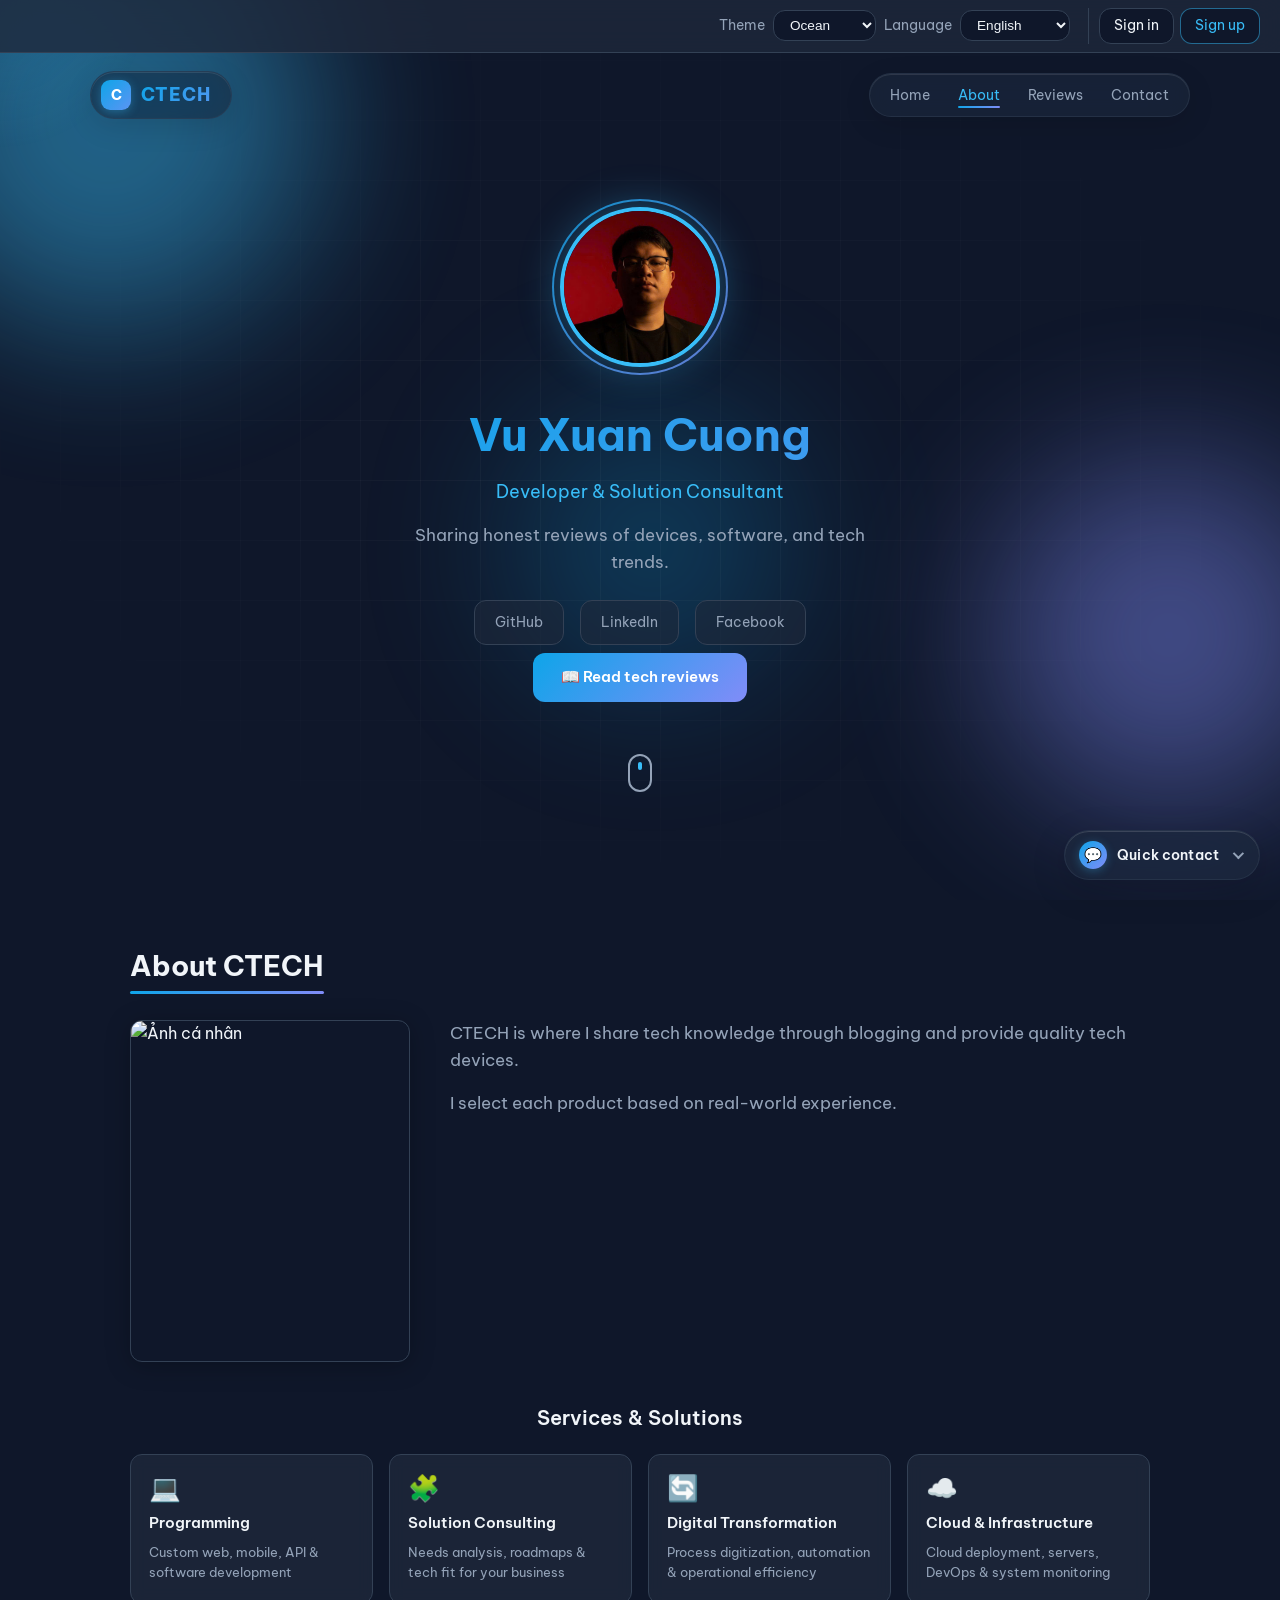
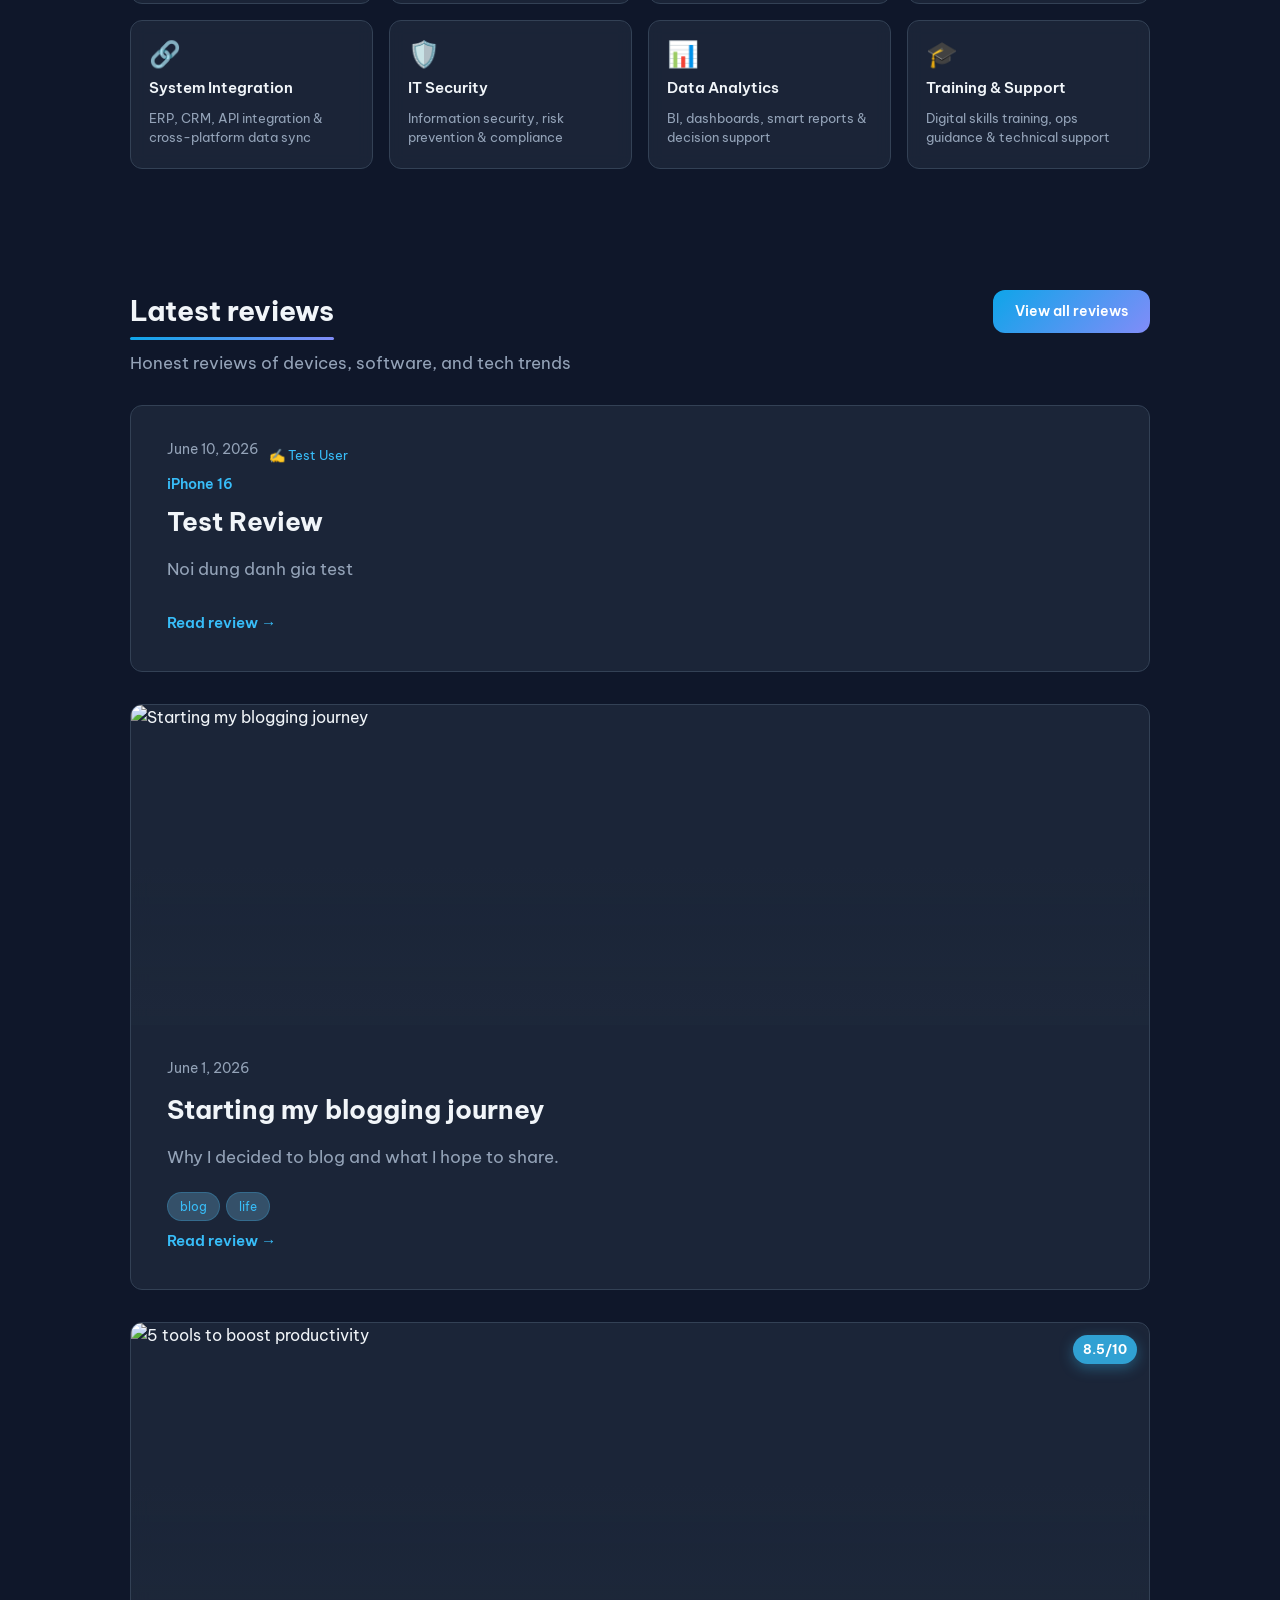
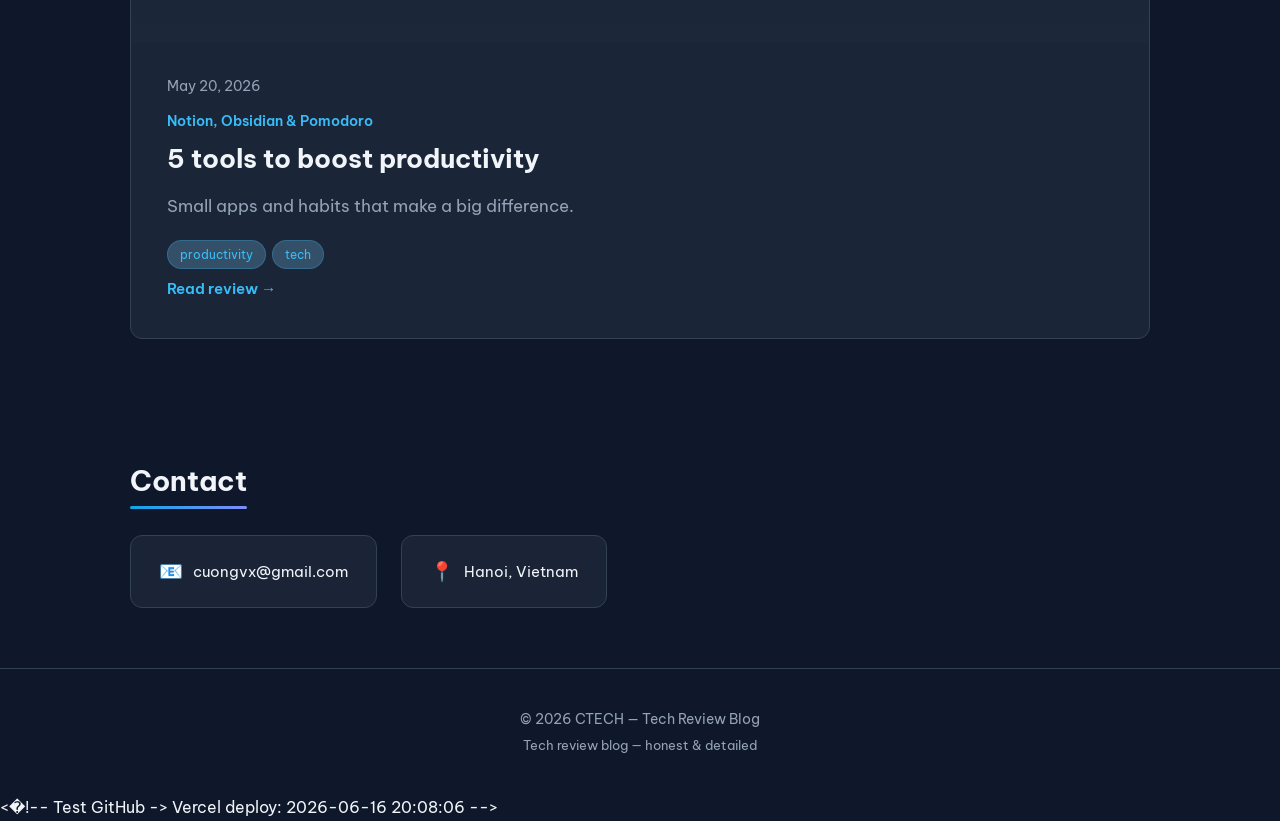
==== commit 14e3a9e4: "test: small push to verify GitHub to Vercel auto-deploy" ====
--- a/index.html
+++ b/index.html
@@ -135,4 +135,6 @@
   <script src="js/contact-bubble.js"></script>
   <script src="js/home.js"></script>
 </body>
-</html>+</html>< ! - -   T e s t   G i t H u b   - >   V e r c e l   d e p l o y :   2 0 2 6 - 0 6 - 1 6   2 0 : 0 8 : 0 6   - - > + 
+ 
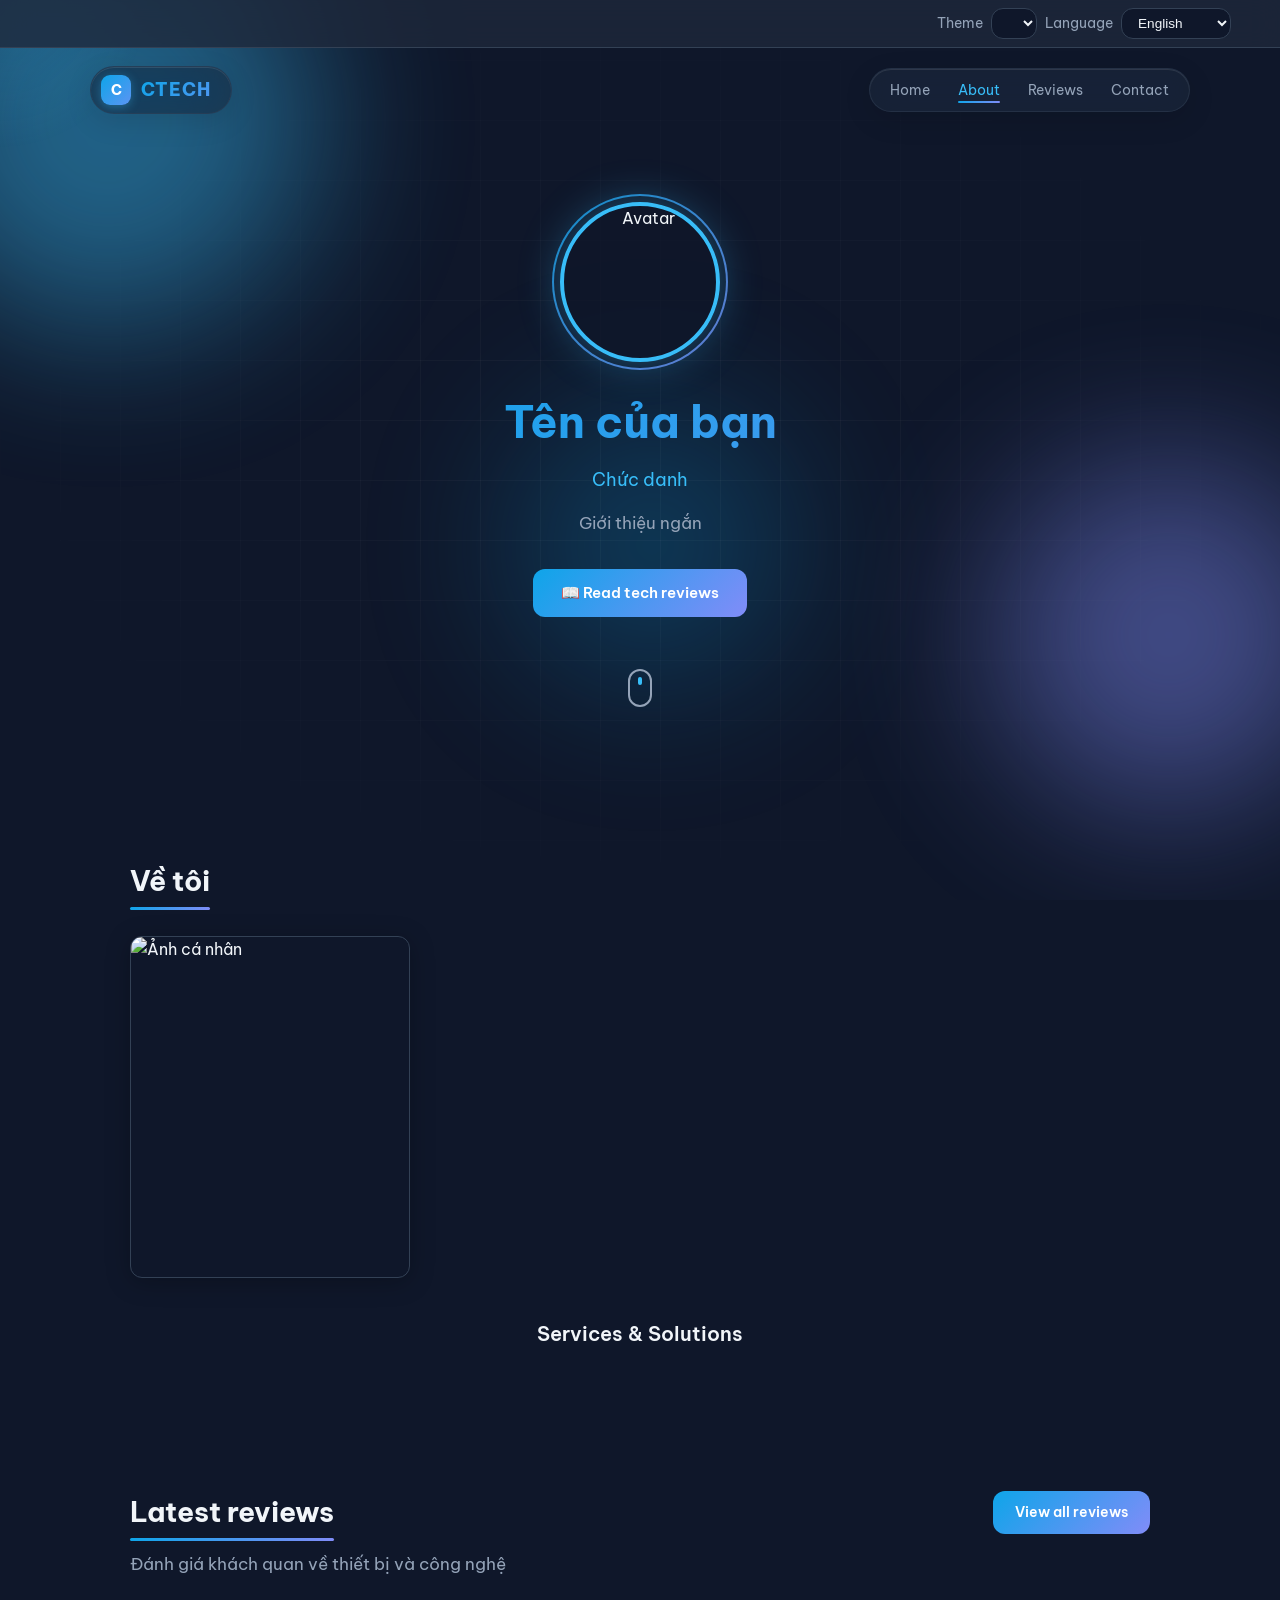
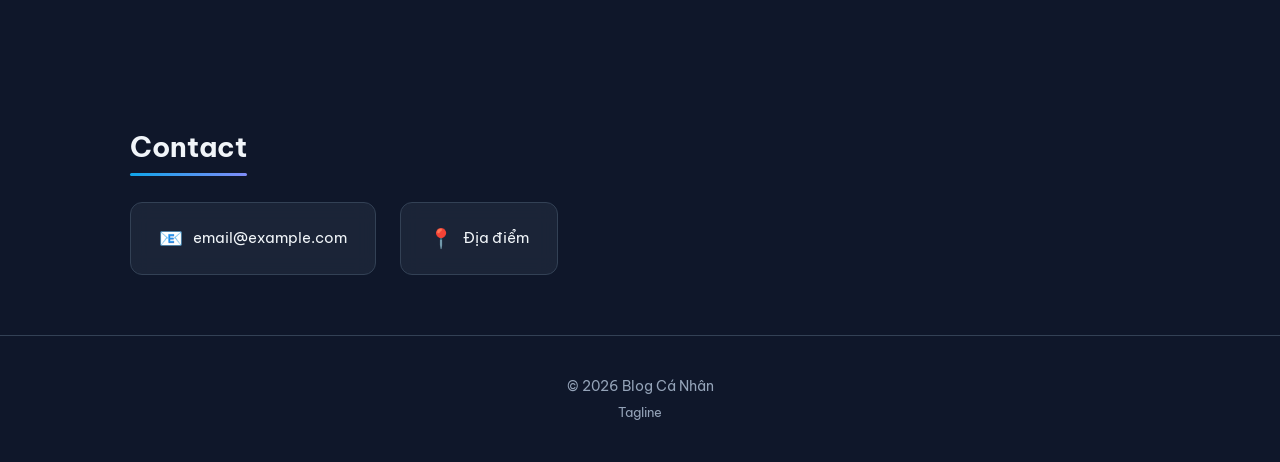
==== commit 9ed0cf3e: "Add newline before closing html tag Fix missing newline at the end of the file." ====
--- a/index.html
+++ b/index.html
@@ -10,6 +10,11 @@
   <link rel="preconnect" href="https://fonts.gstatic.com" crossorigin>
   <link rel="stylesheet" href="css/style.css">
   <script src="js/theme-bootstrap.js"></script>
+  <script>
+    // Set to your deployed backend URL after deploying backend (e.g. https://ctech-blog-api.onrender.com)
+    // For static-only (current Vercel), leave empty or comment out
+    // window.API_BASE = 'https://YOUR-BACKEND.onrender.com';
+  </script>
 </head>
 <body>
   <div id="static-banner" style="display:none; background:#1e293b; color:#bae6fd; font-size:13px; padding:8px 12px; text-align:center; border-bottom:1px solid #334155;">
@@ -135,6 +140,6 @@
   <script src="js/contact-bubble.js"></script>
   <script src="js/home.js"></script>
 </body>
-</html>< ! - -   T e s t   G i t H u b   - >   V e r c e l   d e p l o y :   2 0 2 6 - 0 6 - 1 6   2 0 : 0 8 : 0 6   - - > +</html>
  
- + 
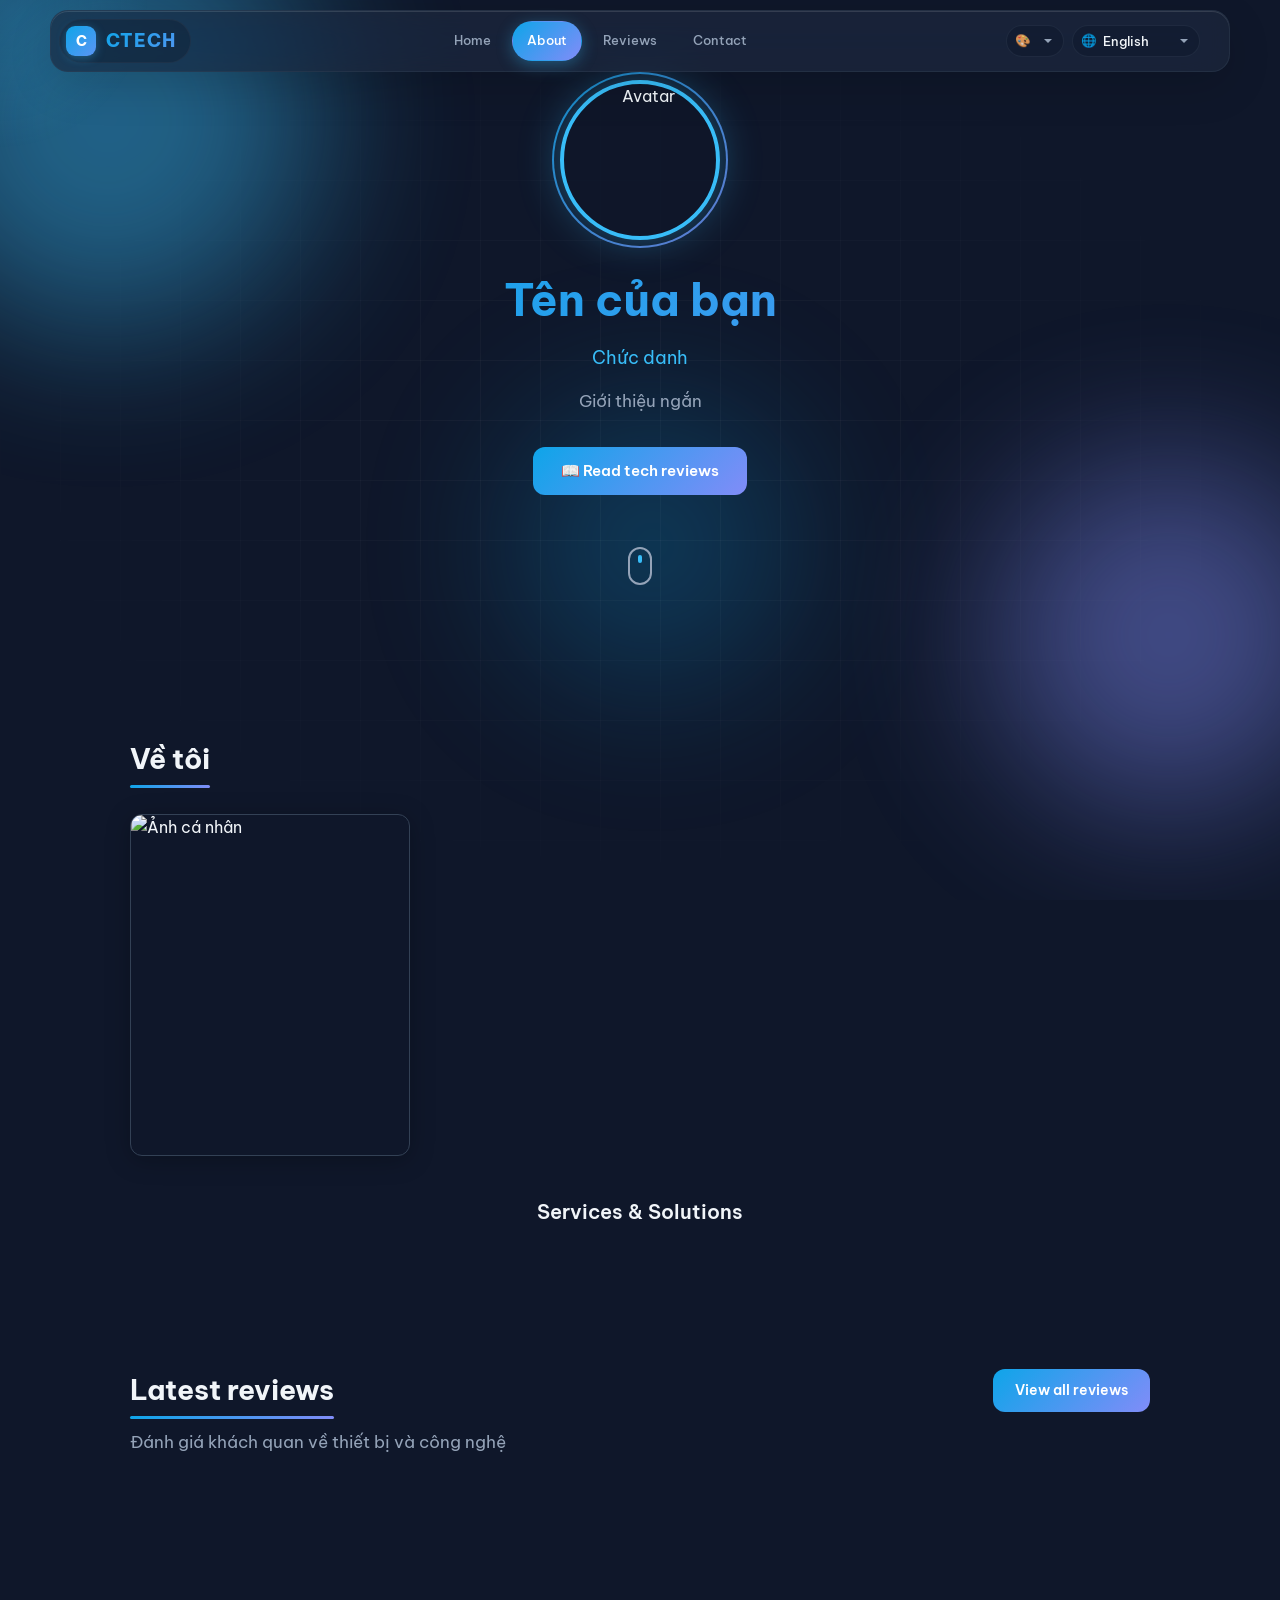
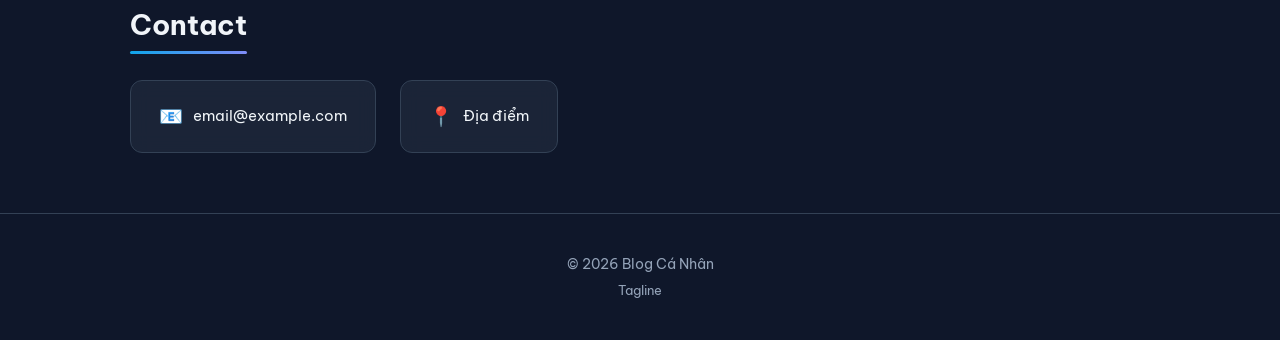
==== commit ae0e31a8: "Redesign unified site header with glass nav and gradient pill buttons" ====
--- a/index.html
+++ b/index.html
@@ -42,28 +42,33 @@
 
   <div class="cursor-glow" id="cursor-glow" aria-hidden="true"></div>
 
-  <div class="toolbar" id="toolbar">
-    <div class="toolbar-right">
-      <label class="theme-label" data-i18n="toolbar.theme">Giao diện</label>
-      <select id="theme-select" class="theme-select"></select>
-      <label class="theme-label" data-i18n="toolbar.lang">Ngôn ngữ</label>
-      <select id="lang-select" class="lang-select"></select>
-      <div id="user-toolbar" class="user-toolbar"></div>
-    </div>
-  </div>
-
-  <nav class="nav" id="nav">
-    <a href="index.html" class="logo">
-      <span class="logo-mark" aria-hidden="true">C</span>
-      <span class="logo-text" data-field="site.title">CTECH</span>
-    </a>
-    <ul class="nav-links">
-      <li><a href="#home" class="nav-link active" data-i18n="nav.home">Trang chủ</a></li>
-      <li><a href="#about" class="nav-link" data-i18n="nav.about">Giới thiệu</a></li>
-      <li><a href="posts.html" class="nav-link" data-i18n="nav.blog">Đánh giá</a></li>
-      <li><a href="#contact" class="nav-link" data-i18n="nav.contact">Liên hệ</a></li>
-    </ul>
-  </nav>
+    <header class="site-header" id="site-header">
+    <nav class="nav nav-unified" id="nav">
+      <div class="nav-shell" id="toolbar">
+        <a href="index.html" class="logo">
+          <span class="logo-mark" aria-hidden="true">C</span>
+          <span class="logo-text" data-field="site.title">CTECH</span>
+        </a>
+      <ul class="nav-links">
+        <li><a href="#home" class="nav-link active" data-i18n="nav.home">Trang chủ</a></li>
+        <li><a href="#about" class="nav-link" data-i18n="nav.about">Giới thiệu</a></li>
+        <li><a href="posts.html" class="nav-link" data-i18n="nav.blog">Đánh giá</a></li>
+        <li><a href="#contact" class="nav-link" data-i18n="nav.contact">Liên hệ</a></li>
+      </ul>
+      <div class="nav-actions">
+        <div class="nav-control" data-i18n-title="toolbar.theme">
+          <span class="nav-control-icon" aria-hidden="true">🎨</span>
+          <select id="theme-select" class="theme-select nav-select" aria-label="Giao diện"></select>
+        </div>
+        <div class="nav-control" data-i18n-title="toolbar.lang">
+          <span class="nav-control-icon" aria-hidden="true">🌐</span>
+          <select id="lang-select" class="lang-select nav-select" aria-label="Ngôn ngữ"></select>
+        </div>
+        <div id="user-toolbar" class="user-toolbar"></div>
+      </div>
+      </div>
+    </nav>
+  </header>
 
   <header class="header">
     <div class="hero-cover" id="hero-cover"></div>
--- a/css/style.css
+++ b/css/style.css
@@ -111,79 +111,180 @@
 
 body.modal-active { overflow: hidden; }
 
-/* Toolbar */
-.toolbar {
+/* Site header (unified nav + controls) */
+:root {
+  --safe-top: env(safe-area-inset-top, 0px);
+  --site-header-h: calc(72px + var(--safe-top));
+  --header-offset: calc(var(--site-header-h) + 20px);
+  /* Legacy aliases used in a few rules */
+  --toolbar-h: var(--site-header-h);
+  --nav-float-gap: 0px;
+  --nav-h: 0px;
+}
+
+.site-header {
+  position: relative;
+  z-index: 1000;
+}
+
+.nav-unified {
   position: fixed;
-  top: 0; left: 0; right: 0;
+  top: 0;
+  left: 0;
+  right: 0;
   z-index: 1000;
-  display: flex;
-  justify-content: space-between;
+  padding: calc(10px + var(--safe-top)) 16px 10px;
+  pointer-events: none;
+  transition: padding 0.4s cubic-bezier(0.32, 0.72, 0, 1);
+}
+
+.nav-shell {
+  pointer-events: auto;
+  display: flex;
   align-items: center;
-  flex-wrap: nowrap;
-  padding: 8px 20px;
-  padding-top: calc(8px + var(--safe-top));
-  background: color-mix(in srgb, var(--bg-card) 80%, transparent);
-  border-bottom: 1px solid var(--border);
-  backdrop-filter: blur(16px);
-  transition: background .3s, box-shadow .3s;
-}
-
-.toolbar-left, .toolbar-right {
+  gap: 10px;
+  max-width: 1180px;
+  margin: 0 auto;
+  padding: 8px 10px 8px 8px;
+  background: color-mix(in srgb, var(--bg-card) 70%, transparent);
+  backdrop-filter: blur(24px) saturate(1.75);
+  -webkit-backdrop-filter: blur(24px) saturate(1.75);
+  border: 1px solid color-mix(in srgb, var(--border) 42%, transparent);
+  border-radius: 18px;
+  box-shadow:
+    0 14px 44px color-mix(in srgb, #000 14%, transparent),
+    0 1px 0 color-mix(in srgb, #fff 12%, transparent) inset;
+  transition:
+    padding 0.4s cubic-bezier(0.32, 0.72, 0, 1),
+    border-radius 0.4s cubic-bezier(0.32, 0.72, 0, 1),
+    background 0.4s cubic-bezier(0.32, 0.72, 0, 1),
+    box-shadow 0.4s cubic-bezier(0.32, 0.72, 0, 1);
+}
+
+.nav-unified.nav-scrolled {
+  padding-top: calc(6px + var(--safe-top));
+  padding-bottom: 6px;
+}
+
+.nav-unified.nav-scrolled .nav-shell {
+  padding: 6px 8px 6px 6px;
+  border-radius: 14px;
+  background: color-mix(in srgb, var(--bg-card) 86%, transparent);
+  box-shadow:
+    0 10px 32px color-mix(in srgb, #000 18%, transparent),
+    0 1px 0 color-mix(in srgb, #fff 14%, transparent) inset;
+}
+
+.nav-actions {
   display: flex;
   align-items: center;
   gap: 8px;
-}
-
-.toolbar .toolbar-right {
   margin-left: auto;
-}
-
-.toolbar-right .user-toolbar {
-  margin-left: 10px;
-  padding-left: 10px;
-  border-left: 1px solid var(--border);
-}
-
+  flex-shrink: 0;
+}
+
+.nav-control {
+  display: inline-flex;
+  align-items: center;
+  gap: 4px;
+  padding: 5px 10px 5px 8px;
+  border-radius: 999px;
+  background: color-mix(in srgb, var(--bg) 45%, transparent);
+  border: 1px solid color-mix(in srgb, var(--border) 38%, transparent);
+  transition: border-color 0.25s, background 0.25s, transform 0.25s;
+}
+
+.nav-control:hover {
+  border-color: color-mix(in srgb, var(--primary) 45%, var(--border));
+  background: color-mix(in srgb, var(--bg-hover) 55%, transparent);
+}
+
+.nav-control-icon {
+  font-size: .78rem;
+  line-height: 1;
+  opacity: 0.9;
+}
+
+.nav-select,
+.theme-select,
+.lang-select {
+  border: none;
+  background: transparent;
+  color: var(--text);
+  font-size: .8rem;
+  font-family: inherit;
+  font-weight: 500;
+  cursor: pointer;
+  padding: 2px 16px 2px 2px;
+  min-width: 0;
+  appearance: none;
+  -webkit-appearance: none;
+  background-image: url("data:image/svg+xml,%3Csvg xmlns='http://www.w3.org/2000/svg' width='10' height='6' viewBox='0 0 10 6'%3E%3Cpath fill='%2394a3b8' d='M1 1l4 4 4-4'/%3E%3C/svg%3E");
+  background-repeat: no-repeat;
+  background-position: right 0 center;
+}
+
+.lang-select { min-width: 88px; }
+.theme-select { max-width: 108px; }
+
+.nav-btn,
 .toolbar-btn {
-  display: flex;
+  display: inline-flex;
   align-items: center;
+  justify-content: center;
   gap: 6px;
-  padding: 6px 14px;
-  border: 1px solid var(--border);
-  border-radius: var(--radius);
-  background: var(--bg);
+  padding: 8px 16px;
+  border-radius: 999px;
+  font-size: .8rem;
+  font-weight: 600;
+  font-family: inherit;
+  line-height: 1.2;
+  cursor: pointer;
+  text-decoration: none;
+  white-space: nowrap;
+  border: 1px solid color-mix(in srgb, var(--border) 50%, transparent);
+  background: color-mix(in srgb, var(--bg) 40%, transparent);
   color: var(--text);
-  cursor: pointer;
-  font-size: .85rem;
-  transition: all .2s;
-}
-
+  transition: all 0.25s cubic-bezier(0.32, 0.72, 0, 1);
+}
+
+.nav-btn:hover,
 .toolbar-btn:hover {
-  background: var(--bg-hover);
-  border-color: var(--primary);
+  border-color: color-mix(in srgb, var(--primary) 55%, var(--border));
+  color: var(--primary);
   transform: translateY(-1px);
-  box-shadow: 0 4px 12px color-mix(in srgb, var(--primary) 25%, transparent);
-}
-.toolbar-btn.active { background: var(--primary); color: #fff; border-color: var(--primary); }
-
-.toolbar-link {
-  text-decoration: none;
-  color: inherit;
-}
-
-.lang-select { min-width: 110px; }
-
-.theme-label { font-size: .85rem; color: var(--text-muted); }
-
-.theme-select, .lang-select {
-  padding: 6px 12px;
-  border: 1px solid var(--border);
-  border-radius: var(--radius);
-  background: var(--bg);
+  box-shadow: 0 6px 18px color-mix(in srgb, var(--primary) 18%, transparent);
+}
+
+.nav-btn-primary,
+.toolbar-link-accent {
+  background: var(--gradient);
+  color: #fff;
+  border-color: transparent;
+  box-shadow: 0 4px 16px color-mix(in srgb, var(--primary) 32%, transparent);
+}
+
+.nav-btn-primary:hover,
+.toolbar-link-accent:hover {
+  color: #fff;
+  transform: translateY(-2px);
+  box-shadow: 0 8px 24px color-mix(in srgb, var(--primary) 42%, transparent);
+}
+
+.nav-btn-ghost {
+  background: color-mix(in srgb, var(--bg) 40%, transparent);
   color: var(--text);
-  font-size: .85rem;
-  cursor: pointer;
-}
+}
+
+.toolbar-btn.active,
+.nav-btn.active {
+  background: var(--gradient);
+  color: #fff;
+  border-color: transparent;
+}
+
+.toolbar-link { text-decoration: none; color: inherit; }
+.theme-label { display: none; }
 
 /* Edit banner */
 .edit-banner {
@@ -198,16 +299,9 @@
   font-weight: 500;
 }
 
-/* Header */
-:root {
-  --safe-top: env(safe-area-inset-top, 0px);
-  --toolbar-h: calc(48px + var(--safe-top));
-  --nav-float-gap: 18px;
-  --nav-h: 52px;
-}
-
+/* Page header / hero */
 .header {
-  padding-top: calc(var(--toolbar-h) + var(--nav-float-gap) + var(--nav-h) + 24px);
+  padding-top: var(--header-offset);
   position: relative;
 }
 
@@ -236,62 +330,25 @@
 
 .header .hero { position: relative; z-index: 1; }
 
-.nav {
-  --nav-top: calc(var(--toolbar-h) + var(--nav-float-gap));
-  position: fixed !important;
-  top: var(--nav-top);
-  left: 20px;
-  right: 20px;
-  z-index: 950;
-  display: flex;
-  justify-content: center;
-  align-items: center;
-  gap: 14px;
-  padding: 0;
-  max-width: 1100px;
-  margin: 0 auto;
-  background: transparent;
-  border: none;
-  box-shadow: none;
-  backdrop-filter: none;
-  -webkit-backdrop-filter: none;
-  pointer-events: none;
-  transition:
-    top 0.45s cubic-bezier(0.32, 0.72, 0, 1),
-    gap 0.45s cubic-bezier(0.32, 0.72, 0, 1),
-    transform 0.45s cubic-bezier(0.32, 0.72, 0, 1);
-}
-
-.nav > .logo,
-.nav > .nav-links {
-  pointer-events: auto;
-  background: color-mix(in srgb, var(--bg-card) 62%, transparent);
-  backdrop-filter: blur(20px) saturate(1.6);
-  -webkit-backdrop-filter: blur(20px) saturate(1.6);
-  border: 1px solid color-mix(in srgb, var(--border) 50%, transparent);
-  box-shadow:
-    0 8px 28px color-mix(in srgb, #000 12%, transparent),
-    0 1px 0 color-mix(in srgb, #fff 10%, transparent) inset;
-  transition:
-    padding 0.45s cubic-bezier(0.32, 0.72, 0, 1),
-    border-radius 0.45s cubic-bezier(0.32, 0.72, 0, 1),
-    background 0.45s cubic-bezier(0.32, 0.72, 0, 1),
-    box-shadow 0.45s cubic-bezier(0.32, 0.72, 0, 1),
-    transform 0.45s cubic-bezier(0.32, 0.72, 0, 1);
-}
-
-.nav > .logo {
+.nav-shell > .logo {
   display: inline-flex;
   align-items: center;
   gap: 10px;
-  padding: 8px 20px 8px 10px;
+  padding: 6px 14px 6px 6px;
   border-radius: 999px;
-  margin-right: auto;
+  margin-right: 4px;
+  flex-shrink: 0;
   color: var(--text);
   -webkit-text-fill-color: currentColor;
-  background-clip: border-box;
-  -webkit-background-clip: border-box;
-  animation: none;
+  background: color-mix(in srgb, var(--bg) 35%, transparent);
+  border: 1px solid color-mix(in srgb, var(--border) 35%, transparent);
+  text-decoration: none;
+  transition: border-color 0.25s, transform 0.25s, background 0.25s;
+}
+
+.nav-shell > .logo:hover {
+  border-color: color-mix(in srgb, var(--primary) 40%, var(--border));
+  transform: translateY(-1px);
 }
 
 .logo-mark {
@@ -323,113 +380,77 @@
   animation: shimmerText 4s linear infinite;
 }
 
-.nav.nav-glass > .logo .logo-mark {
+.nav-unified.nav-scrolled .logo-mark {
   width: 26px;
   height: 26px;
   font-size: .78rem;
   border-radius: 7px;
 }
 
-.nav.nav-glass > .logo .logo-text {
+.nav-unified.nav-scrolled .logo-text {
   font-size: .95rem;
 }
 
-.nav > .nav-links {
-  padding: 8px 20px;
+.nav-unified.nav-scrolled .nav-shell > .logo {
+  padding: 4px 10px 4px 4px;
+}
+
+.logo {
+  text-decoration: none;
+}
+
+.nav-links {
+  display: flex;
+  list-style: none;
+  gap: 6px;
+  margin: 0;
+  padding: 0 4px;
+  flex: 1;
+  min-width: 0;
+  justify-content: center;
+}
+
+.nav-links a {
+  display: inline-flex;
+  align-items: center;
+  color: var(--text-muted);
+  text-decoration: none;
+  font-size: .84rem;
+  font-weight: 500;
+  white-space: nowrap;
+  padding: 8px 14px;
   border-radius: 999px;
-}
-
-.nav.nav-glass {
-  --nav-top: calc(var(--toolbar-h) + 14px);
-  left: 50%;
-  right: auto;
-  transform: translateX(-50%);
-  width: max-content;
-  max-width: min(calc(100% - 32px), 760px);
-  gap: 10px;
-}
-
-.nav.nav-glass > .logo {
-  padding: 6px 14px 6px 8px;
-  margin-right: 0;
-  gap: 8px;
-}
-
-.nav.nav-glass > .nav-links {
-  padding: 6px 14px;
-}
-
-.nav.nav-glass > .logo,
-.nav.nav-glass > .nav-links {
-  background: color-mix(in srgb, var(--bg-card) 72%, transparent);
-  backdrop-filter: blur(28px) saturate(1.85);
-  -webkit-backdrop-filter: blur(28px) saturate(1.85);
-  box-shadow:
-    0 10px 36px color-mix(in srgb, #000 16%, transparent),
-    0 1px 0 color-mix(in srgb, #fff 14%, transparent) inset;
-}
-
-.logo {
-  font-size: 1.25rem;
-  font-weight: 700;
-  flex-shrink: 0;
+  border: 1px solid transparent;
+  background: transparent;
+  transition:
+    color 0.25s,
+    background 0.25s,
+    border-color 0.25s,
+    transform 0.25s,
+    box-shadow 0.25s;
+}
+
+.nav-links a:hover {
+  color: var(--text);
+  background: color-mix(in srgb, var(--bg-hover) 55%, transparent);
+  border-color: color-mix(in srgb, var(--border) 45%, transparent);
+  transform: translateY(-1px);
+}
+
+.nav-links a.active {
+  color: #fff;
   background: var(--gradient);
-  background-size: 200% auto;
-  -webkit-background-clip: text;
-  -webkit-text-fill-color: transparent;
-  background-clip: text;
-  text-decoration: none;
-  animation: shimmerText 4s linear infinite;
-  transition: font-size 0.45s cubic-bezier(0.32, 0.72, 0, 1);
-}
-
-.nav.nav-glass .logo {
-  font-size: 1.05rem;
-}
-
-.nav-links {
-  display: flex;
-  list-style: none;
-  gap: 28px;
-  margin: 0;
-  padding: 0;
-  transition: gap 0.45s cubic-bezier(0.32, 0.72, 0, 1);
-}
-
-.nav.nav-glass .nav-links {
-  gap: 14px;
-}
-
-.nav-links a {
-  color: var(--text-muted);
-  text-decoration: none;
-  font-size: .9rem;
-  white-space: nowrap;
-  transition: color 0.25s, font-size 0.45s cubic-bezier(0.32, 0.72, 0, 1);
-  position: relative;
-  padding: 4px 0;
-}
-
-.nav.nav-glass .nav-links a {
-  font-size: .82rem;
-  padding: 2px 0;
-}
-
-.nav-links a::after {
-  content: '';
-  position: absolute;
-  bottom: 0; left: 0;
-  width: 0; height: 2px;
-  background: var(--gradient);
-  border-radius: 2px;
-  transition: width .3s cubic-bezier(.4, 0, .2, 1);
-}
-
-.nav-links a:hover,
-.nav-links a.active { color: var(--primary); }
-
-.nav-links a:hover::after,
-.nav-links a.active::after { width: 100%; }
+  border-color: transparent;
+  box-shadow: 0 4px 16px color-mix(in srgb, var(--primary) 34%, transparent);
+}
+
+.nav-minimal .nav-shell {
+  justify-content: space-between;
+}
+
+.nav-minimal .nav-actions {
+  margin-left: 0;
+}
 
 /* Hero */
 .hero {
@@ -1374,7 +1395,7 @@
 
 /* Posts pages */
 .page-header {
-  padding-top: calc(var(--toolbar-h) + var(--nav-float-gap) + var(--nav-h) + 24px);
+  padding-top: var(--header-offset);
   position: relative;
 }
 
@@ -1484,7 +1505,7 @@
 }
 
 .post-detail-main-top {
-  padding-top: calc(var(--toolbar-h) + var(--nav-float-gap) + var(--nav-h) + 24px);
+  padding-top: var(--header-offset);
 }
 
 .post-detail {
@@ -1968,79 +1989,63 @@
 
 /* Responsive */
 @media (max-width: 768px) {
-  :root { --nav-float-gap: 10px; --nav-h: 46px; }
-  .header, .page-header {
-    padding-top: calc(var(--toolbar-h) + var(--nav-float-gap) + var(--nav-h) + 16px);
+  .header, .page-header,
+  .post-detail-main-top {
+    padding-top: calc(var(--site-header-h) + 12px);
   }
-  .post-detail-main-top {
-    padding-top: calc(var(--toolbar-h) + var(--nav-float-gap) + var(--nav-h) + 16px);
+  .nav-unified {
+    padding-left: 10px;
+    padding-right: 10px;
   }
-  .toolbar {
-    padding: 6px 10px;
-    padding-top: calc(6px + var(--safe-top));
+  .nav-shell {
     gap: 6px;
+    padding: 6px 6px 6px 5px;
+    border-radius: 14px;
     overflow-x: auto;
     scrollbar-width: none;
     -ms-overflow-style: none;
   }
-  .toolbar::-webkit-scrollbar { display: none; }
-  .toolbar-left, .toolbar-right {
-    flex-shrink: 0;
-    gap: 6px;
+  .nav-shell::-webkit-scrollbar { display: none; }
+  .nav-shell > .logo {
+    padding: 4px 8px 4px 4px;
+    margin-right: 0;
   }
-  .toolbar .theme-label { display: none; }
-  .user-toolbar-name { display: none; }
-  .user-toolbar { overflow-x: auto; scrollbar-width: none; }
-  .user-toolbar::-webkit-scrollbar { display: none; }
-  .toolbar-btn {
-    padding: 6px 10px;
-    font-size: .8rem;
-    white-space: nowrap;
-  }
-  .theme-select, .lang-select {
-    padding: 6px 8px;
-    font-size: .8rem;
-    min-width: 0;
-  }
-  .lang-select { max-width: 92px; }
-  .nav {
-    left: 12px;
-    right: 12px;
-    gap: 6px;
-    flex-wrap: nowrap;
-    align-items: center;
-  }
-  .nav > .logo {
-    padding: 6px 10px 6px 8px;
-    margin-right: 0;
-    flex-shrink: 0;
-  }
-  .nav > .nav-links {
-    padding: 6px 10px;
-    flex: 1;
-    min-width: 0;
-    max-width: none;
-  }
-  .nav.nav-glass {
-    left: 12px;
-    right: 12px;
-    width: auto;
-    max-width: none;
-    transform: none;
-    gap: 6px;
-  }
-  .nav .logo { font-size: .95rem; }
-  .nav.nav-glass .logo { font-size: .88rem; }
+  .logo-text { font-size: .92rem; }
+  .logo-mark { width: 26px; height: 26px; font-size: .78rem; }
   .nav-links {
-    gap: 10px;
+    gap: 4px;
+    padding: 0;
+    justify-content: flex-start;
     overflow-x: auto;
     scrollbar-width: none;
     -ms-overflow-style: none;
     -webkit-overflow-scrolling: touch;
   }
   .nav-links::-webkit-scrollbar { display: none; }
-  .nav-links a { font-size: .78rem; }
-  .nav.nav-glass .nav-links a { font-size: .74rem; }
+  .nav-links a {
+    font-size: .74rem;
+    padding: 6px 10px;
+  }
+  .nav-actions {
+    gap: 4px;
+    flex-shrink: 0;
+  }
+  .nav-control {
+    padding: 4px 6px 4px 5px;
+  }
+  .nav-control-icon { display: none; }
+  .user-toolbar-name { display: none; }
+  .user-toolbar {
+    padding-left: 4px;
+    margin-left: 0;
+    border-left: none;
+  }
+  .nav-btn, .toolbar-btn {
+    padding: 6px 10px;
+    font-size: .74rem;
+  }
+  .lang-select { max-width: 72px; }
+  .theme-select { max-width: 80px; }
   .hero-name { font-size: 1.8rem; }
   .hero-cover { height: 200px; }
   .section { padding: 40px 20px; }
@@ -2242,6 +2247,9 @@
   align-items: center;
   gap: 6px;
   flex-shrink: 0;
+  padding-left: 8px;
+  margin-left: 2px;
+  border-left: 1px solid color-mix(in srgb, var(--border) 40%, transparent);
 }
 
 .user-toolbar-name {
@@ -2251,11 +2259,6 @@
   max-width: 120px;
   overflow: hidden;
   text-overflow: ellipsis;
-}
-
-.toolbar-link-accent {
-  border-color: color-mix(in srgb, var(--primary) 50%, transparent);
-  color: var(--primary);
 }
 
 .auth-page,
@@ -2263,7 +2266,7 @@
   min-height: 100vh;
   display: grid;
   place-items: center;
-  padding: calc(var(--toolbar-h) + 24px) 20px 40px;
+  padding: calc(var(--site-header-h) + 24px) 20px 40px;
   position: relative;
   z-index: 1;
 }
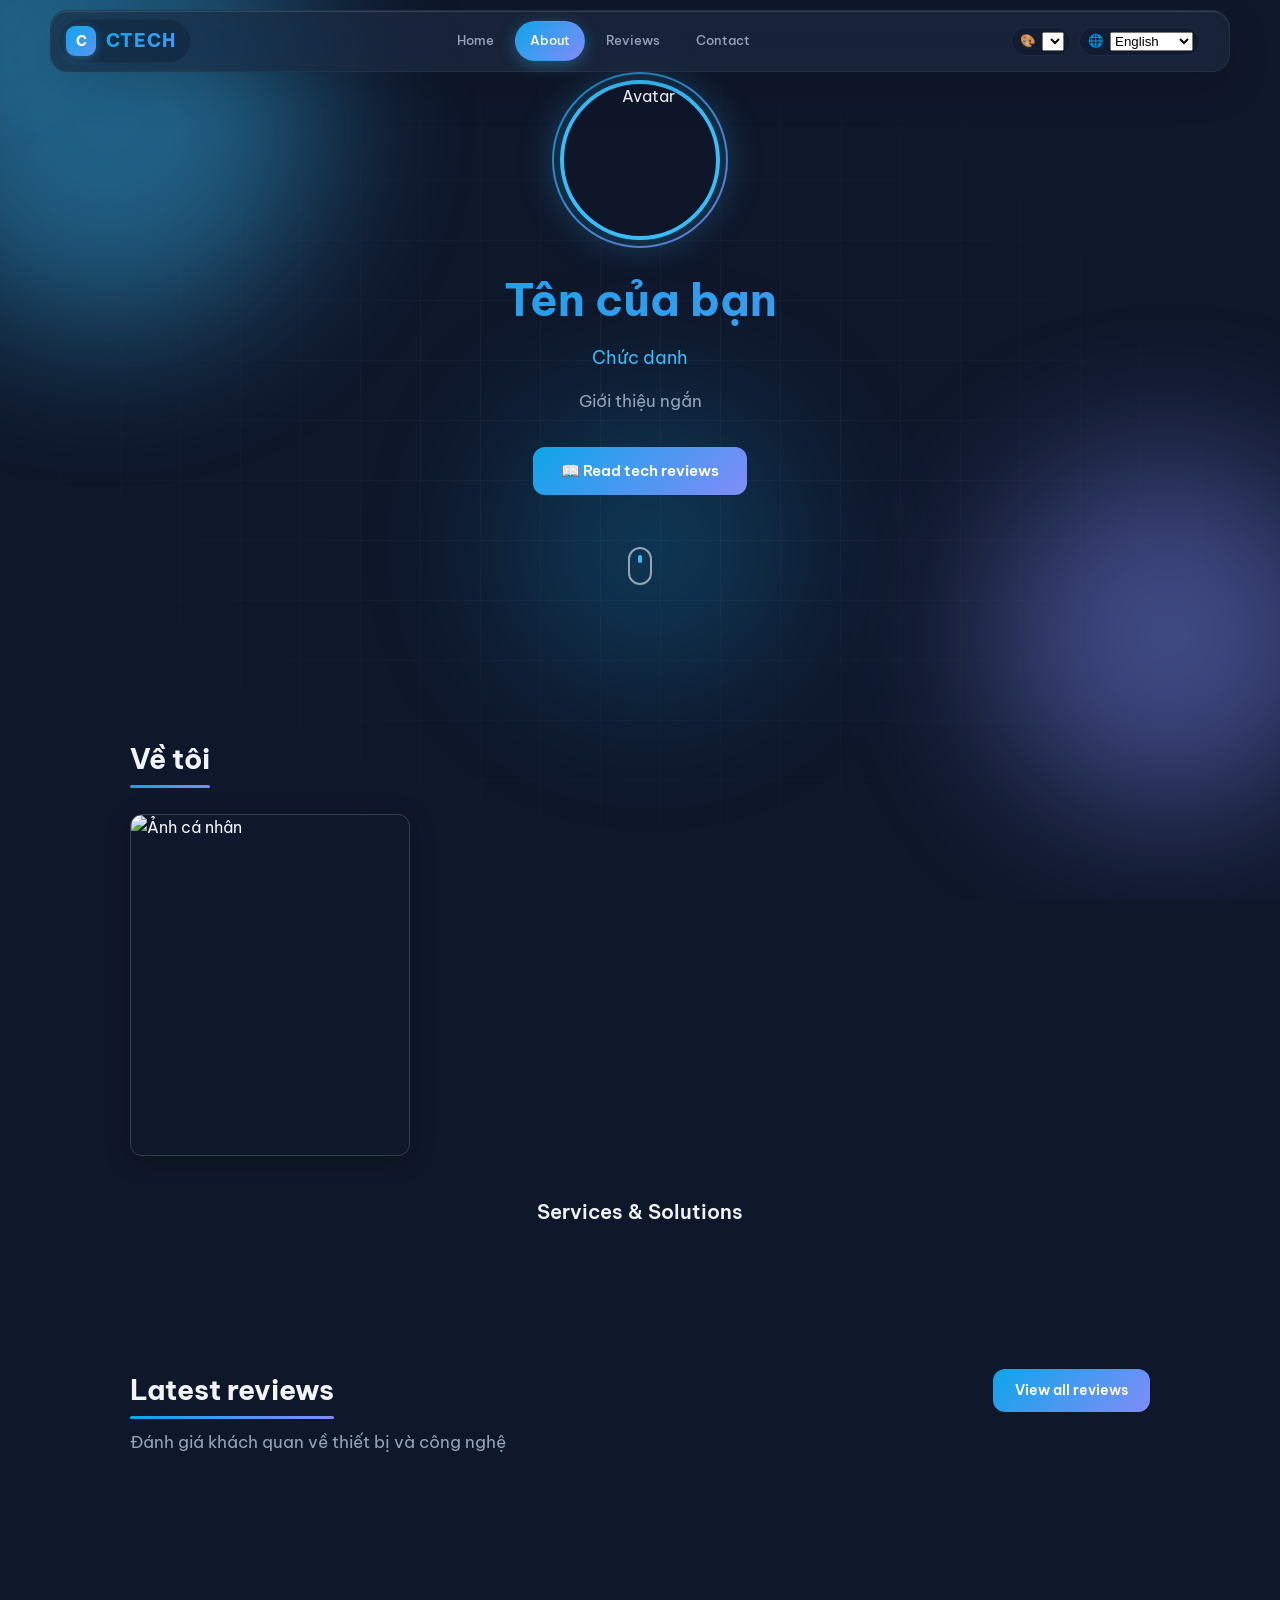
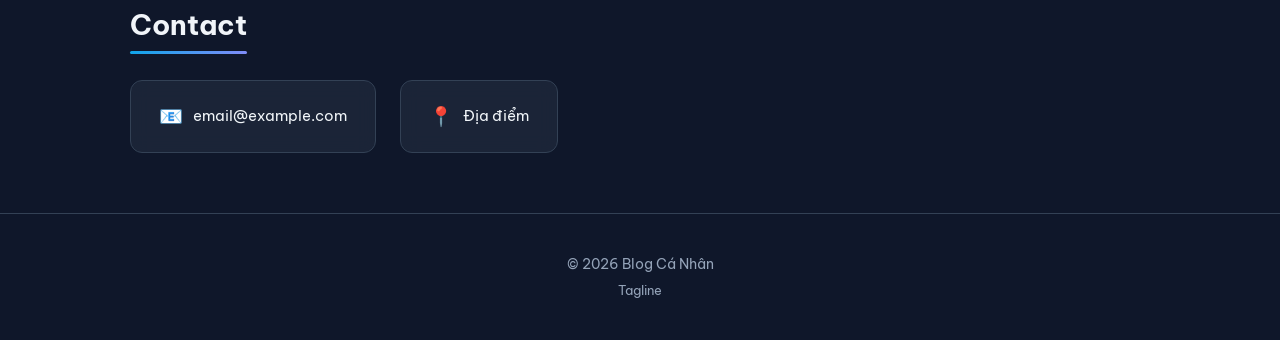
==== commit 62a0fa9c: "Add custom animated UI selects for theme and language switchers" ====
--- a/index.html
+++ b/index.html
@@ -139,6 +139,7 @@
 
   <script src="js/modal.js"></script>
   <script src="js/effects.js"></script>
+  <script src="js/ui-select.js"></script>
   <script src="js/i18n.js"></script>
   <script src="js/core.js"></script>
   <script src="js/user-auth.js"></script>
--- a/css/style.css
+++ b/css/style.css
@@ -186,46 +186,251 @@
 .nav-control {
   display: inline-flex;
   align-items: center;
-  gap: 4px;
-  padding: 5px 10px 5px 8px;
+  gap: 6px;
+  padding: 4px 6px 4px 8px;
   border-radius: 999px;
   background: color-mix(in srgb, var(--bg) 45%, transparent);
   border: 1px solid color-mix(in srgb, var(--border) 38%, transparent);
-  transition: border-color 0.25s, background 0.25s, transform 0.25s;
-}
-
-.nav-control:hover {
-  border-color: color-mix(in srgb, var(--primary) 45%, var(--border));
-  background: color-mix(in srgb, var(--bg-hover) 55%, transparent);
+  transition:
+    border-color 0.3s,
+    background 0.3s,
+    transform 0.3s,
+    box-shadow 0.3s;
+}
+
+.nav-control:hover,
+.nav-control:has(.ui-select.is-open) {
+  border-color: color-mix(in srgb, var(--primary) 50%, var(--border));
+  background: color-mix(in srgb, var(--bg-hover) 58%, transparent);
+  box-shadow: 0 0 0 1px color-mix(in srgb, var(--primary) 12%, transparent),
+              0 6px 20px color-mix(in srgb, var(--primary) 14%, transparent);
 }
 
 .nav-control-icon {
   font-size: .78rem;
   line-height: 1;
   opacity: 0.9;
-}
-
-.nav-select,
-.theme-select,
-.lang-select {
+  transition: transform 0.35s cubic-bezier(0.32, 0.72, 0, 1), opacity 0.25s;
+}
+
+.nav-control:has(.ui-select.is-open) .nav-control-icon {
+  transform: scale(1.08);
+  opacity: 1;
+}
+
+/* Custom UI select (theme / language) */
+.ui-select {
+  position: relative;
+  display: inline-flex;
+  align-items: center;
+}
+
+.ui-select-native {
+  position: absolute;
+  width: 1px;
+  height: 1px;
+  padding: 0;
+  margin: -1px;
+  overflow: hidden;
+  clip: rect(0, 0, 0, 0);
+  white-space: nowrap;
+  border: 0;
+}
+
+.ui-select-trigger {
+  display: inline-flex;
+  align-items: center;
+  gap: 8px;
+  padding: 4px 2px 4px 0;
   border: none;
   background: transparent;
   color: var(--text);
+  font-family: inherit;
   font-size: .8rem;
+  font-weight: 600;
+  line-height: 1.2;
+  cursor: pointer;
+  white-space: nowrap;
+  transition: color 0.25s, transform 0.25s;
+}
+
+.ui-select-trigger:hover {
+  color: var(--primary);
+}
+
+.ui-select-value {
+  max-width: 108px;
+  overflow: hidden;
+  text-overflow: ellipsis;
+}
+
+.ui-select--lang .ui-select-value { max-width: 92px; }
+
+.ui-select-chevron {
+  width: 18px;
+  height: 18px;
+  border-radius: 50%;
+  display: grid;
+  place-items: center;
+  background: color-mix(in srgb, var(--bg-hover) 70%, transparent);
+  border: 1px solid color-mix(in srgb, var(--border) 45%, transparent);
+  transition:
+    transform 0.35s cubic-bezier(0.32, 0.72, 0, 1),
+    background 0.25s,
+    border-color 0.25s,
+    box-shadow 0.25s;
+}
+
+.ui-select-chevron::before {
+  content: '';
+  width: 6px;
+  height: 6px;
+  border-right: 1.5px solid var(--text-muted);
+  border-bottom: 1.5px solid var(--text-muted);
+  transform: translateY(-1px) rotate(45deg);
+  transition: border-color 0.25s;
+}
+
+.ui-select.is-open .ui-select-chevron {
+  transform: rotate(180deg);
+  background: color-mix(in srgb, var(--primary) 18%, transparent);
+  border-color: color-mix(in srgb, var(--primary) 45%, transparent);
+  box-shadow: 0 0 12px color-mix(in srgb, var(--primary) 25%, transparent);
+}
+
+.ui-select.is-open .ui-select-chevron::before {
+  border-color: var(--primary);
+}
+
+.ui-select.is-changed .ui-select-trigger {
+  animation: selectPulse 0.45s ease;
+}
+
+@keyframes selectPulse {
+  0% { transform: scale(1); }
+  40% { transform: scale(1.03); color: var(--primary); }
+  100% { transform: scale(1); }
+}
+
+.ui-select-menu {
+  position: absolute;
+  top: calc(100% + 10px);
+  right: 0;
+  min-width: 168px;
+  max-height: 280px;
+  overflow-y: auto;
+  overflow-x: hidden;
+  padding: 6px;
+  border-radius: 14px;
+  background: color-mix(in srgb, var(--bg-card) 92%, transparent);
+  border: 1px solid color-mix(in srgb, var(--border) 55%, transparent);
+  backdrop-filter: blur(24px) saturate(1.8);
+  -webkit-backdrop-filter: blur(24px) saturate(1.8);
+  box-shadow:
+    0 18px 48px color-mix(in srgb, #000 28%, transparent),
+    0 0 0 1px color-mix(in srgb, var(--primary) 8%, transparent),
+    0 1px 0 color-mix(in srgb, #fff 10%, transparent) inset;
+  opacity: 0;
+  visibility: hidden;
+  transform: translateY(-8px) scale(0.96);
+  transform-origin: top right;
+  transition:
+    opacity 0.28s cubic-bezier(0.32, 0.72, 0, 1),
+    transform 0.28s cubic-bezier(0.32, 0.72, 0, 1),
+    visibility 0.28s;
+  z-index: 1100;
+  scrollbar-width: thin;
+  scrollbar-color: color-mix(in srgb, var(--primary) 35%, transparent) transparent;
+}
+
+.ui-select-menu.is-visible {
+  opacity: 1;
+  visibility: visible;
+  transform: translateY(0) scale(1);
+}
+
+.ui-select-option {
+  display: flex;
+  align-items: center;
+  justify-content: space-between;
+  gap: 10px;
+  width: 100%;
+  padding: 10px 12px;
+  border: 1px solid transparent;
+  border-radius: 10px;
+  background: transparent;
+  color: var(--text-muted);
   font-family: inherit;
+  font-size: .82rem;
   font-weight: 500;
+  text-align: left;
   cursor: pointer;
-  padding: 2px 16px 2px 2px;
+  opacity: 0;
+  transform: translateY(6px);
+  transition:
+    color 0.22s,
+    background 0.22s,
+    border-color 0.22s,
+    transform 0.22s,
+    box-shadow 0.22s,
+    opacity 0.22s;
+}
+
+.ui-select-menu.is-visible .ui-select-option {
+  opacity: 1;
+  transform: translateY(0);
+  transition-delay: calc(var(--opt-i, 0) * 35ms);
+}
+
+.ui-select-option:hover {
+  color: var(--text);
+  background: color-mix(in srgb, var(--bg-hover) 65%, transparent);
+  border-color: color-mix(in srgb, var(--border) 40%, transparent);
+  transform: translateX(2px);
+}
+
+.ui-select-option.is-selected {
+  color: #fff;
+  background: var(--gradient);
+  border-color: transparent;
+  box-shadow: 0 4px 14px color-mix(in srgb, var(--primary) 30%, transparent);
+}
+
+.ui-select-option.is-selected:hover {
+  color: #fff;
+  transform: translateX(2px) translateY(-1px);
+  box-shadow: 0 6px 18px color-mix(in srgb, var(--primary) 38%, transparent);
+}
+
+.ui-select-option-label {
+  flex: 1;
   min-width: 0;
-  appearance: none;
-  -webkit-appearance: none;
-  background-image: url("data:image/svg+xml,%3Csvg xmlns='http://www.w3.org/2000/svg' width='10' height='6' viewBox='0 0 10 6'%3E%3Cpath fill='%2394a3b8' d='M1 1l4 4 4-4'/%3E%3C/svg%3E");
-  background-repeat: no-repeat;
-  background-position: right 0 center;
-}
-
-.lang-select { min-width: 88px; }
-.theme-select { max-width: 108px; }
+  overflow: hidden;
+  text-overflow: ellipsis;
+  white-space: nowrap;
+}
+
+.ui-select-option-check {
+  width: 18px;
+  height: 18px;
+  border-radius: 50%;
+  display: grid;
+  place-items: center;
+  font-size: .62rem;
+  font-weight: 800;
+  opacity: 0;
+  transform: scale(0.6);
+  background: color-mix(in srgb, #fff 22%, transparent);
+  transition: opacity 0.2s, transform 0.2s;
+}
+
+.ui-select-option.is-selected .ui-select-option-check {
+  opacity: 1;
+  transform: scale(1);
+}
+
+.lang-select { min-width: 0; }
+.theme-select { max-width: none; }
 
 .nav-btn,
 .toolbar-btn {
@@ -2031,9 +2236,21 @@
     flex-shrink: 0;
   }
   .nav-control {
-    padding: 4px 6px 4px 5px;
+    padding: 3px 5px 3px 6px;
   }
   .nav-control-icon { display: none; }
+  .ui-select-trigger { font-size: .74rem; gap: 5px; }
+  .ui-select-value { max-width: 68px; }
+  .ui-select--lang .ui-select-value { max-width: 58px; }
+  .ui-select-chevron { width: 16px; height: 16px; }
+  .ui-select-menu {
+    min-width: 148px;
+    right: -4px;
+  }
+  .ui-select-option {
+    padding: 8px 10px;
+    font-size: .76rem;
+  }
   .user-toolbar-name { display: none; }
   .user-toolbar {
     padding-left: 4px;
@@ -2044,8 +2261,6 @@
     padding: 6px 10px;
     font-size: .74rem;
   }
-  .lang-select { max-width: 72px; }
-  .theme-select { max-width: 80px; }
   .hero-name { font-size: 1.8rem; }
   .hero-cover { height: 200px; }
   .section { padding: 40px 20px; }
